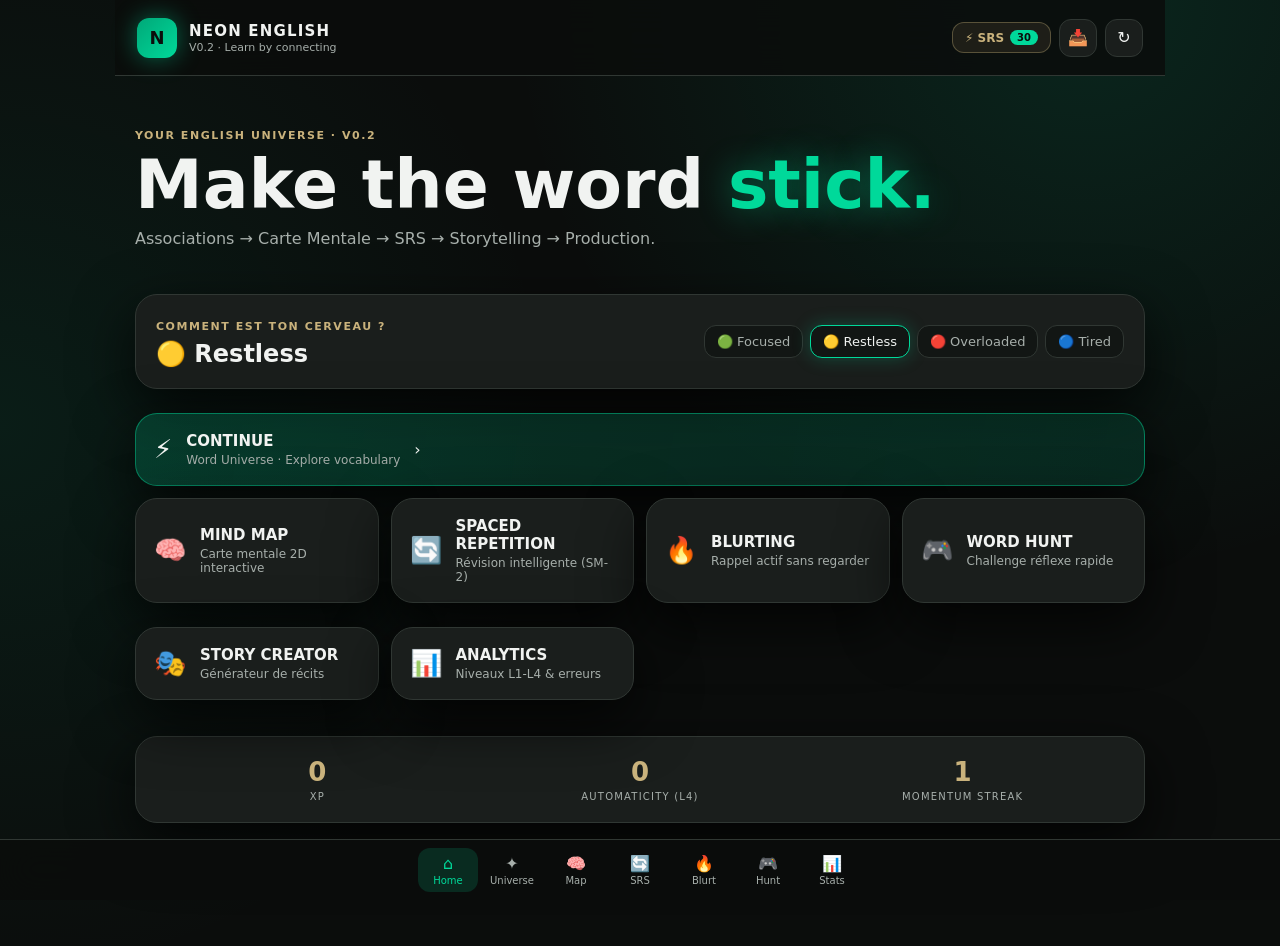
==== index.html @ a623cb7c "NEON ENGLISH V0.2 - Full iOS PWA & Emerald Carbon Edition" ====
<!doctype html>
<html lang="fr">
<head>
  <meta charset="utf-8">
  <meta name="viewport" content="width=device-width, initial-scale=1.0, maximum-scale=1.0, user-scalable=no, viewport-fit=cover">
  <meta name="theme-color" content="#0B0D0C">
  <meta name="description" content="NEON ENGLISH V0.2 — Apprentissage de l'anglais par associations, carte mentale interactive, répétition espacée SRS et rappel actif.">
  
  <!-- iOS Safari PWA Meta Tags -->
  <meta name="apple-mobile-web-app-capable" content="yes">
  <meta name="apple-mobile-web-app-status-bar-style" content="black-translucent">
  <meta name="apple-mobile-web-app-title" content="NEON ENGLISH">
  <link rel="apple-touch-icon" sizes="180x180" href="icons/apple-touch-icon.png">
  
  <!-- Web App Manifest -->
  <link rel="manifest" href="manifest.webmanifest">
  <link rel="stylesheet" href="styles.css">
  <title>NEON ENGLISH V0.2</title>
</head>
<body>
  <div class="app-shell">
    <header class="topbar">
      <div class="brand">
        <span class="brand-mark">N</span>
        <div><b>NEON ENGLISH</b><small>V0.2 · Learn by connecting</small></div>
      </div>
      <div class="topbar-actions">
        <button id="srsDueBtn" class="neon-pill-btn" data-screen="srs-screen">⚡ SRS <span id="srsDueBadge" class="badge">0</span></button>
        <button id="openImportBtn" class="icon-btn" title="Importer/Exporter du vocabulaire">📥</button>
        <button id="installBtn" class="ghost hidden">＋ Installer</button>
        <button id="resetBtn" class="icon-btn" title="Réinitialiser la progression">↻</button>
      </div>
    </header>

    <main>
      <!-- HOME SCREEN -->
      <section id="home" class="screen active">
        <div class="hero">
          <div class="eyebrow">YOUR ENGLISH UNIVERSE · V0.2</div>
          <h1>Make the word <span>stick.</span></h1>
          <p>Associations → Carte Mentale → SRS → Storytelling → Production.</p>
        </div>

        <div class="brain-card">
          <div>
            <span class="label">COMMENT EST TON CERVEAU ?</span>
            <h2 id="modeTitle">🟡 Restless</h2>
          </div>
          <div class="modes">
            <button data-mode="focused">🟢 Focused</button>
            <button data-mode="restless" class="selected">🟡 Restless</button>
            <button data-mode="overloaded">🔴 Overloaded</button>
            <button data-mode="tired">🔵 Tired</button>
          </div>
        </div>

        <div class="main-actions">
          <button class="action-card primary" data-screen="universe">
            <span class="action-icon">⚡</span>
            <span><b>CONTINUE</b><small>Word Universe · Explore vocabulary</small></span>
            <span>›</span>
          </button>

          <div class="grid-actions">
            <button class="action-card" data-screen="mindmap-screen">
              <span class="action-icon">🧠</span>
              <span><b>MIND MAP</b><small>Carte mentale 2D interactive</small></span>
            </button>
            <button class="action-card" data-screen="srs-screen">
              <span class="action-icon">🔄</span>
              <span><b>SPACED REPETITION</b><small>Révision intelligente (SM-2)</small></span>
            </button>
            <button class="action-card" data-screen="blurting">
              <span class="action-icon">🔥</span>
              <span><b>BLURTING</b><small>Rappel actif sans regarder</small></span>
            </button>
            <button class="action-card" data-screen="hunt">
              <span class="action-icon">🎮</span>
              <span><b>WORD HUNT</b><small>Challenge réflexe rapide</small></span>
            </button>
            <button class="action-card" data-screen="story-screen">
              <span class="action-icon">🎭</span>
              <span><b>STORY CREATOR</b><small>Générateur de récits</small></span>
            </button>
            <button class="action-card" data-screen="analytics-screen">
              <span class="action-icon">📊</span>
              <span><b>ANALYTICS</b><small>Niveaux L1-L4 & erreurs</small></span>
            </button>
          </div>
        </div>

        <div class="stats">
          <div><strong id="xp">0</strong><small>XP</small></div>
          <div><strong id="mastered">0</strong><small>AUTOMATICITY (L4)</small></div>
          <div><strong id="streak">1</strong><small>MOMENTUM STREAK</small></div>
        </div>
      </section>

      <!-- UNIVERSE SCREEN -->
      <section id="universe" class="screen">
        <div class="section-head">
          <button class="back" data-screen="home">←</button>
          <div>
            <span class="eyebrow">WORD UNIVERSE</span>
            <h2 id="wordTitle">THREAT</h2>
          </div>
          <div class="head-right">
            <span id="wordStageBadge" class="stage-pill">L1 Recognition</span>
            <button id="nextWord" class="neon-mini">NEXT →</button>
          </div>
        </div>

        <div id="wordCard" class="word-card"></div>

        <div class="tabs">
          <button class="tab active" data-tab="memory">🧠 Memory</button>
          <button class="tab" data-tab="links">🔗 Links</button>
          <button class="tab" data-tab="story">🎭 Story</button>
          <button class="tab" data-tab="speak">🗣️ Speak</button>
        </div>
        <div id="tabContent"></div>

        <div class="srs-grade-bar">
          <span class="label">ÉVALUE TA MAÎTRISE (SRS) :</span>
          <div class="grade-btns">
            <button onclick="gradeCurrentWord(1)" class="grade-btn g1">🔴 Again (1d)</button>
            <button onclick="gradeCurrentWord(2)" class="grade-btn g2">🟠 Hard</button>
            <button onclick="gradeCurrentWord(3)" class="grade-btn g3">🟡 Good</button>
            <button onclick="gradeCurrentWord(4)" class="grade-btn g4">🟢 Easy</button>
          </div>
        </div>
      </section>

      <!-- MIND MAP SCREEN -->
      <section id="mindmap-screen" class="screen">
        <div class="section-head">
          <button class="back" data-screen="home">←</button>
          <div>
            <span class="eyebrow">INTERACTIVE NETWORK</span>
            <h2>NEON MIND MAP</h2>
          </div>
          <div class="head-right">
            <select id="mindmapWordSelect" class="neon-select"></select>
            <button id="resetMindmapView" class="neon-mini">🔄 Center</button>
          </div>
        </div>

        <div class="canvas-container">
          <canvas id="mindmapCanvas"></canvas>
          <div id="mindmapInfo" class="mindmap-info-box">
            <span class="muted">Clique ou glisse n'importe quel nœud pour explorer le réseau sémantique.</span>
          </div>
        </div>
      </section>

      <!-- SRS PRACTICE SCREEN -->
      <section id="srs-screen" class="screen">
        <div class="section-head">
          <button class="back" data-screen="home">←</button>
          <div>
            <span class="eyebrow">SPACED REPETITION</span>
            <h2>SRS REVIEW DECK</h2>
          </div>
        </div>

        <div class="srs-card">
          <div id="srsCardInner" class="srs-card-content">
            <!-- Dynamic SRS Flashcard -->
          </div>
        </div>
      </section>

      <!-- BLURTING SCREEN -->
      <section id="blurting" class="screen">
        <div class="section-head">
          <button class="back" data-screen="home">←</button>
          <div>
            <span class="eyebrow">ACTIVE RECALL</span>
            <h2>BLURT</h2>
          </div>
        </div>
        <div class="blurting-card">
          <span class="label">WITHOUT LOOKING</span>
          <h2 id="blurtWord">GET</h2>
          <p>Écris tout ce que tu connais sur ce mot : sens, collocations, synonymes, exemples…</p>
          <div class="timer" id="timer">60</div>
          <textarea id="blurtInput" placeholder="Tape le sens, les collocations ou un exemple ici..."></textarea>
          <div class="row">
            <button id="startBlurt" class="primary-btn">▶ Commencer</button>
            <button id="checkBlurt" class="secondary-btn">✓ Vérifier</button>
          </div>
          <div id="blurtResult" class="result hidden"></div>
        </div>
      </section>

      <!-- WORD HUNT SCREEN -->
      <section id="hunt" class="screen">
        <div class="section-head">
          <button class="back" data-screen="home">←</button>
          <div>
            <span class="eyebrow">MICRO-CHALLENGE</span>
            <h2>WORD HUNT</h2>
          </div>
        </div>
        <div class="hunt-card">
          <div class="hunt-orb">?</div>
          <span class="label">TROUVE LE MOT</span>
          <h2 id="huntQuestion"></h2>
          <div id="huntChoices" class="choices"></div>
          <div id="huntFeedback" class="feedback hidden"></div>
        </div>
      </section>

      <!-- STORY GENERATOR SCREEN -->
      <section id="story-screen" class="screen">
        <div class="section-head">
          <button class="back" data-screen="home">←</button>
          <div>
            <span class="eyebrow">STORYTELLING</span>
            <h2>STORY CREATOR</h2>
          </div>
        </div>
        <div class="story-card">
          <p class="muted">Sélectionne de 1 à 3 mots pour générer un récit contextuel original :</p>
          <div id="storyWordPickers" class="story-pickers"></div>
          <div class="row" style="margin-top:15px">
            <button id="generateStoryBtn" class="primary-btn">✨ Générer l'histoire</button>
            <button id="randomStoryBtn" class="secondary-btn">🎲 Combo Aléatoire</button>
          </div>
          <div id="storyOutput" class="story-output hidden"></div>
        </div>
      </section>

      <!-- ANALYTICS SCREEN -->
      <section id="analytics-screen" class="screen">
        <div class="section-head">
          <button class="back" data-screen="home">←</button>
          <div>
            <span class="eyebrow">PROGRESS & ERRORS</span>
            <h2>ANALYTICS DASHBOARD</h2>
          </div>
        </div>
        <div id="analyticsContent" class="analytics-wrapper"></div>
      </section>
    </main>

    <!-- BOTTOM NAVIGATION -->
    <nav class="bottom-nav">
      <button data-screen="home" class="nav active">⌂<span>Home</span></button>
      <button data-screen="universe" class="nav">✦<span>Universe</span></button>
      <button data-screen="mindmap-screen" class="nav">🧠<span>Map</span></button>
      <button data-screen="srs-screen" class="nav">🔄<span>SRS</span></button>
      <button data-screen="blurting" class="nav">🔥<span>Blurt</span></button>
      <button data-screen="hunt" class="nav">🎮<span>Hunt</span></button>
      <button data-screen="analytics-screen" class="nav">📊<span>Stats</span></button>
    </nav>
  </div>

  <!-- IMPORTER / EXPORTER MODAL -->
  <div id="importerModal" class="modal-overlay hidden">
    <div class="modal-card">
      <div class="modal-head">
        <h3>📥 Import / Export Vocabulaire</h3>
        <button id="closeImportBtn" class="icon-btn">✕</button>
      </div>
      <p class="muted" style="font-size:13px">
        Colle du texte sous forme <code>MOT | Signification | Hook | Synonymes | Collocations</code> ou du JSON :
      </p>
      <textarea id="importInput" placeholder="EXEMPLE:&#10;BENCHMARK | Référence | Marque sur un banc | standard, reference | benchmark index, outperform"></textarea>
      <div class="modal-actions">
        <button id="doImportBtn" class="primary-btn">⚡ Importer dans NEON</button>
        <button id="doExportBtn" class="secondary-btn">📤 Exporter en JSON</button>
      </div>
      <div id="importFeedback" class="feedback hidden"></div>
    </div>
  </div>

  <!-- SCRIPTS -->
  <script src="data/vocabulary.js"></script>
  <script src="srs.js"></script>
  <script src="mindmap.js"></script>
  <script src="story.js"></script>
  <script src="importer.js"></script>
  <script src="analytics.js"></script>
  <script src="app.js"></script>
</body>
</html>
---- styles.css ----
:root {
  /* USER CUSTOM LUXURY EMERALD & CARBON PALETTE */
  --bg: #0B0D0C;               /* Fond principal: Noir carbone */
  --panel: #121614;            /* Fond secondaire: Noir graphite */
  --panel2: #1A1E1C;           /* Surface cabine: Anthracite */
  --emerald-deep: #00A878;     /* Accent principal: Émeraude profond */
  --emerald-neon: #00D99A;     /* Accent lumineux: Émeraude néon */
  --sage-dark: #507C6D;        /* Accent subtil: Vert sauge sombre */
  --text: #F1F3F1;             /* Texte principal: Blanc cassé */
  --muted: #A7AFAB;            /* Texte secondaire: Gris argent */
  --border: #303733;           /* Bordures: Gris graphite */
  --champagne: #C9B27C;        /* Luxe: Champagne */

  --shadow: 0 20px 60px rgba(0, 0, 0, 0.75);

  /* Mapping tokens for system compatibility */
  --orange: #00D99A;
  --pink: #00A878;
  --yellow: #C9B27C;
  --cyan: #00D99A;
  --red: #e64553;
  --green: #00D99A;
  --purple: #507C6D;
}

* { box-sizing: border-box; }

body {
  margin: 0;
  background: radial-gradient(circle at 85% 0%, rgba(0, 217, 154, 0.12), transparent 40%),
              radial-gradient(circle at 0% 45%, rgba(0, 168, 120, 0.10), transparent 40%),
              var(--bg);
  color: var(--text);
  font-family: Inter, ui-sans-serif, system-ui, -apple-system, BlinkMacSystemFont, "Segoe UI", sans-serif;
  min-height: 100vh;
}

button, textarea, select, input { font: inherit; }
button { cursor: pointer; color: inherit; }

.app-shell {
  min-height: 100vh;
  max-width: 1050px;
  margin: auto;
  padding-bottom: 95px;
}

/* TOPBAR */
.topbar {
  height: 76px;
  display: flex;
  align-items: center;
  justify-content: space-between;
  padding: 14px 22px;
  position: sticky;
  top: 0;
  z-index: 50;
  background: rgba(11, 13, 12, 0.88);
  backdrop-filter: blur(18px);
  border-bottom: 1px solid var(--border);
}

.brand {
  display: flex;
  align-items: center;
  gap: 12px;
}

.brand-mark {
  display: grid;
  place-items: center;
  width: 40px;
  height: 40px;
  border-radius: 12px;
  background: linear-gradient(135deg, var(--emerald-deep), var(--emerald-neon));
  box-shadow: 0 0 25px rgba(0, 217, 154, 0.45);
  font-weight: 900;
  font-size: 18px;
  color: #0B0D0C;
}

.brand b { display: block; letter-spacing: 0.08em; font-size: 15px; color: var(--text); }
.brand small { display: block; color: var(--muted); font-size: 11px; margin-top: 1px; }

.topbar-actions {
  display: flex;
  align-items: center;
  gap: 8px;
}

.neon-pill-btn {
  border: 1px solid rgba(201, 178, 124, 0.35);
  background: rgba(201, 178, 124, 0.1);
  color: var(--champagne);
  padding: 7px 12px;
  border-radius: 12px;
  font-weight: 800;
  font-size: 12px;
  display: flex;
  align-items: center;
  gap: 6px;
}

.badge {
  background: var(--emerald-neon);
  color: #0B0D0C;
  font-size: 10px;
  padding: 2px 7px;
  border-radius: 99px;
  font-weight: 900;
}

.icon-btn {
  width: 38px;
  height: 38px;
  border: 1px solid var(--border);
  background: var(--panel2);
  border-radius: 12px;
  display: grid;
  place-items: center;
  color: var(--text);
}

.ghost {
  border: 1px solid var(--border);
  background: rgba(255, 255, 255, 0.04);
  padding: 8px 12px;
  border-radius: 12px;
  color: var(--champagne);
}

/* SCREENS */
.screen { display: none; padding: 28px 20px; }
.screen.active { display: block; }

.hero { padding: 25px 0 15px; }
.eyebrow, .label { font-size: 11px; letter-spacing: 0.14em; color: var(--champagne); font-weight: 800; }
.hero h1 { font-size: clamp(34px, 6.5vw, 68px); line-height: 0.98; margin: 10px 0; color: var(--text); }
.hero h1 span { color: var(--emerald-neon); text-shadow: 0 0 35px rgba(0, 217, 154, 0.45); }
.hero p { color: var(--muted); font-size: 16px; margin-top: 6px; }

/* CARDS */
.brain-card, .action-card, .stats, .word-card, .blurting-card, .hunt-card, .srs-card, .story-card, .analytics-grid, .mastery-section, .weak-section {
  background: var(--panel2);
  border: 1px solid var(--border);
  box-shadow: var(--shadow);
  border-radius: 22px;
}

.brain-card {
  padding: 20px;
  display: flex;
  gap: 20px;
  justify-content: space-between;
  align-items: center;
  margin-top: 15px;
}
.brain-card h2 { margin: 6px 0 0; }
.modes { display: flex; gap: 7px; flex-wrap: wrap; justify-content: flex-end; }
.modes button {
  border: 1px solid var(--border);
  background: var(--panel);
  padding: 8px 12px;
  border-radius: 12px;
  font-size: 13px;
  color: var(--muted);
}
.modes button.selected { border-color: var(--emerald-neon); color: var(--text); box-shadow: 0 0 18px rgba(0, 217, 154, 0.25); }

/* MAIN ACTIONS */
.main-actions { margin: 24px 0; }
.action-card {
  width: 100%;
  display: flex;
  align-items: center;
  gap: 14px;
  text-align: left;
  padding: 18px;
  margin-bottom: 12px;
  transition: transform 0.2s, border-color 0.2s;
  background: var(--panel2);
}
.action-card:hover { transform: translateY(-2px); border-color: var(--emerald-neon); }
.action-card.primary {
  background: linear-gradient(100deg, rgba(0, 168, 120, 0.25), rgba(0, 217, 154, 0.12));
  border-color: rgba(0, 217, 154, 0.45);
}
.action-icon { font-size: 26px; }
.action-card b { display: block; font-size: 15px; color: var(--text); }
.action-card small { display: block; color: var(--muted); margin-top: 3px; font-size: 12px; }

.grid-actions {
  display: grid;
  grid-template-columns: repeat(auto-fit, minmax(220px, 1fr));
  gap: 12px;
}

.stats {
  display: grid;
  grid-template-columns: repeat(3, 1fr);
  padding: 20px;
  text-align: center;
  background: var(--panel2);
}
.stats strong { display: block; font-size: 26px; color: var(--champagne); }
.stats small { color: var(--muted); font-size: 10px; letter-spacing: 0.12em; margin-top: 4px; display: block; }

/* SECTION HEAD */
.section-head {
  display: flex;
  align-items: center;
  gap: 14px;
  margin-bottom: 20px;
  flex-wrap: wrap;
}
.section-head h2 { margin: 2px 0; font-size: 28px; }
.back { background: none; border: 0; font-size: 24px; padding: 0 4px; color: var(--text); }
.head-right { margin-left: auto; display: flex; align-items: center; gap: 8px; }
.neon-mini {
  border: 1px solid rgba(0, 217, 154, 0.4);
  background: rgba(0, 217, 154, 0.12);
  color: var(--emerald-neon);
  font-weight: 800;
  padding: 8px 14px;
  border-radius: 12px;
  font-size: 12px;
}

.stage-pill {
  padding: 5px 10px;
  border-radius: 8px;
  font-size: 11px;
  font-weight: 800;
  letter-spacing: 0.05em;
}
.stage-1 { background: rgba(80, 124, 109, 0.2); color: var(--sage-dark); border: 1px solid rgba(80, 124, 109, 0.4); }
.stage-2 { background: rgba(201, 178, 124, 0.2); color: var(--champagne); border: 1px solid rgba(201, 178, 124, 0.4); }
.stage-3 { background: rgba(0, 168, 120, 0.2); color: var(--emerald-deep); border: 1px solid rgba(0, 168, 120, 0.4); }
.stage-4 { background: rgba(0, 217, 154, 0.2); color: var(--emerald-neon); border: 1px solid rgba(0, 217, 154, 0.4); }

/* WORD UNIVERSE */
.word-card {
  padding: 28px;
  position: relative;
  overflow: hidden;
  background: var(--panel2);
}
.word-card:after {
  content: "";
  position: absolute;
  width: 180px;
  height: 180px;
  right: -60px;
  top: -60px;
  border-radius: 50%;
  background: var(--emerald-neon);
  filter: blur(60px);
  opacity: 0.18;
}
.word-card h1 { font-size: 52px; margin: 8px 0 2px; color: var(--text); }
.meaning { font-size: 21px; color: var(--emerald-neon); font-weight: 700; }
.phonetic { color: var(--sage-dark); margin-top: 8px; font-size: 15px; }
.hook {
  margin-top: 22px;
  padding: 14px;
  border-left: 3px solid var(--emerald-neon);
  background: rgba(0, 217, 154, 0.08);
  border-radius: 10px;
  line-height: 1.5;
}

.tabs { display: flex; gap: 7px; overflow-x: auto; margin: 16px 0 10px; padding-bottom: 4px; }
.tab {
  white-space: nowrap;
  border: 1px solid var(--border);
  background: var(--panel);
  padding: 9px 14px;
  border-radius: 12px;
  font-size: 13px;
  color: var(--muted);
}
.tab.active { background: rgba(0, 217, 154, 0.16); border-color: rgba(0, 217, 154, 0.45); color: var(--text); }

#tabContent {
  background: var(--panel);
  border: 1px solid var(--border);
  border-radius: 18px;
  padding: 20px;
  line-height: 1.65;
}

.pill {
  display: inline-block;
  padding: 6px 10px;
  margin: 4px;
  background: rgba(0, 217, 154, 0.08);
  border: 1px solid rgba(0, 217, 154, 0.2);
  border-radius: 9px;
  font-size: 13px;
  color: var(--text);
}

.example { font-size: 18px; margin: 14px 0; font-style: italic; color: var(--text); }
.translation { color: var(--muted); }

/* SRS GRADE BAR */
.srs-grade-bar {
  margin-top: 20px;
  padding: 16px;
  background: var(--panel);
  border: 1px solid var(--border);
  border-radius: 16px;
}
.grade-btns {
  display: grid;
  grid-template-columns: repeat(4, 1fr);
  gap: 8px;
  margin-top: 10px;
}
.grade-btn {
  padding: 10px 6px;
  border-radius: 12px;
  font-weight: 800;
  font-size: 12px;
  border: 1px solid var(--border);
}
.g1 { background: rgba(230, 69, 83, 0.15); color: var(--red); border-color: rgba(230, 69, 83, 0.3); }
.g2 { background: rgba(80, 124, 109, 0.2); color: var(--sage-dark); border-color: rgba(80, 124, 109, 0.4); }
.g3 { background: rgba(201, 178, 124, 0.2); color: var(--champagne); border-color: rgba(201, 178, 124, 0.4); }
.g4 { background: rgba(0, 217, 154, 0.2); color: var(--emerald-neon); border-color: rgba(0, 217, 154, 0.4); }

/* MIND MAP SCREEN */
.canvas-container {
  position: relative;
  width: 100%;
  height: 540px;
  background: #0B0D0C;
  border: 1px solid var(--border);
  border-radius: 22px;
  overflow: hidden;
}
#mindmapCanvas { width: 100%; height: 100%; display: block; }

.mindmap-info-box {
  position: absolute;
  bottom: 14px;
  left: 14px;
  right: 14px;
  padding: 12px 16px;
  background: rgba(18, 22, 20, 0.92);
  backdrop-filter: blur(14px);
  border: 1px solid var(--border);
  border-radius: 14px;
  pointer-events: none;
}

.neon-select {
  background: var(--panel);
  color: var(--text);
  border: 1px solid var(--border);
  padding: 8px 12px;
  border-radius: 12px;
  font-size: 13px;
}

/* SRS PRACTICE DECK */
.srs-card {
  max-width: 680px;
  margin: 20px auto;
  padding: 32px 24px;
  text-align: center;
  min-height: 380px;
  display: flex;
  flex-direction: column;
  justify-content: center;
}

/* BLURTING & HUNT */
.blurting-card, .hunt-card, .story-card {
  max-width: 720px;
  margin: 20px auto;
  padding: 28px;
}
.timer {
  font-size: 58px;
  text-align: center;
  color: var(--emerald-neon);
  font-weight: 900;
  text-shadow: 0 0 28px rgba(0, 217, 154, 0.4);
  margin: 10px 0;
}
.blurting-card textarea, #importInput {
  width: 100%;
  min-height: 180px;
  background: var(--panel);
  color: var(--text);
  border: 1px solid var(--border);
  border-radius: 16px;
  padding: 16px;
  resize: vertical;
  line-height: 1.5;
}
.row { display: flex; gap: 10px; margin-top: 12px; }

.primary-btn {
  border: 0;
  background: linear-gradient(135deg, var(--emerald-deep), var(--emerald-neon));
  padding: 12px 20px;
  border-radius: 13px;
  font-weight: 900;
  color: #0B0D0C;
}
.secondary-btn {
  border: 1px solid var(--border);
  background: var(--panel);
  padding: 12px 18px;
  border-radius: 13px;
  font-weight: 700;
  color: var(--text);
}

.result, .feedback {
  margin-top: 16px;
  padding: 16px;
  border-radius: 14px;
  background: rgba(0, 217, 154, 0.08);
  border: 1px solid rgba(0, 217, 154, 0.25);
  line-height: 1.6;
}

.hunt-orb {
  width: 85px;
  height: 85px;
  margin: 0 auto 18px;
  border-radius: 50%;
  display: grid;
  place-items: center;
  font-size: 40px;
  font-weight: 900;
  background: radial-gradient(circle, var(--emerald-neon), var(--emerald-deep));
  color: #0B0D0C;
  box-shadow: 0 0 45px rgba(0, 217, 154, 0.45);
}
.hunt-card { text-align: center; }
.choices {
  display: grid;
  grid-template-columns: 1fr 1fr;
  gap: 10px;
  margin-top: 20px;
}
.choices button {
  padding: 16px;
  border: 1px solid var(--border);
  background: var(--panel);
  border-radius: 14px;
  font-size: 15px;
  font-weight: 700;
  color: var(--text);
}
.choices button:hover { border-color: var(--emerald-neon); }

/* STORY GENERATOR */
.story-pickers {
  display: grid;
  grid-template-columns: repeat(auto-fit, minmax(180px, 1fr));
  gap: 10px;
  margin-top: 15px;
}
.story-output {
  margin-top: 20px;
  padding: 20px;
  background: var(--panel);
  border: 1px solid var(--border);
  border-radius: 16px;
  line-height: 1.65;
}
.neon-badge {
  background: rgba(0, 217, 154, 0.15);
  color: var(--emerald-neon);
  border: 1px solid rgba(0, 217, 154, 0.4);
  padding: 2px 8px;
  border-radius: 6px;
  font-weight: 800;
}

/* ANALYTICS */
.analytics-wrapper { display: flex; flex-direction: column; gap: 20px; }
.analytics-grid {
  display: grid;
  grid-template-columns: repeat(auto-fit, minmax(160px, 1fr));
  gap: 12px;
  padding: 18px;
}
.stat-box { text-align: center; }
.stat-box .value { font-size: 32px; font-weight: 900; margin: 4px 0; color: var(--text); }
.stat-box small { color: var(--muted); font-size: 11px; }

.mastery-section, .weak-section { padding: 22px; }
.mastery-section h3, .weak-section h3 { margin-top: 0; }

.mastery-bar-container {
  display: flex;
  height: 18px;
  border-radius: 10px;
  overflow: hidden;
  background: rgba(255, 255, 255, 0.05);
  margin: 16px 0;
}
.mastery-bar { height: 100%; transition: width 0.3s; }
.mastery-bar.stage-1 { background: var(--sage-dark); }
.mastery-bar.stage-2 { background: var(--champagne); }
.mastery-bar.stage-3 { background: var(--emerald-deep); }
.mastery-bar.stage-4 { background: var(--emerald-neon); }

.mastery-legend {
  display: flex;
  gap: 14px;
  flex-wrap: wrap;
  font-size: 12px;
  font-weight: 700;
}

.weak-section .section-row {
  display: flex;
  justify-content: space-between;
  align-items: center;
}
.weak-tags { display: flex; gap: 8px; flex-wrap: wrap; margin-top: 14px; }
.weak-pill {
  padding: 8px 12px;
  background: rgba(230, 69, 83, 0.12);
  border: 1px solid rgba(230, 69, 83, 0.3);
  border-radius: 10px;
  font-size: 13px;
  color: var(--text);
}

/* MODAL */
.modal-overlay {
  position: fixed;
  inset: 0;
  z-index: 100;
  background: rgba(0, 0, 0, 0.82);
  backdrop-filter: blur(10px);
  display: grid;
  place-items: center;
  padding: 20px;
}
.modal-card {
  width: 100%;
  max-width: 600px;
  background: var(--panel2);
  border: 1px solid var(--border);
  border-radius: 22px;
  padding: 24px;
  box-shadow: var(--shadow);
}
.modal-head { display: flex; justify-content: space-between; align-items: center; }
.modal-head h3 { margin: 0; }
.modal-actions { display: flex; gap: 10px; margin-top: 14px; }

/* BOTTOM NAV */
.bottom-nav {
  position: fixed;
  bottom: 0;
  left: 0;
  right: 0;
  z-index: 40;
  display: flex;
  justify-content: center;
  gap: 4px;
  padding: 8px 8px calc(8px + env(safe-area-inset-bottom));
  background: rgba(11, 13, 12, 0.94);
  backdrop-filter: blur(18px);
  border-top: 1px solid var(--border);
}
.nav {
  min-width: 60px;
  border: 0;
  background: transparent;
  color: var(--muted);
  padding: 6px;
  border-radius: 12px;
  font-size: 16px;
}
.nav span { display: block; font-size: 10px; margin-top: 2px; }
.nav.active { color: var(--emerald-neon); background: rgba(0, 217, 154, 0.15); }

.hidden { display: none !important; }

/* RESPONSIVE */
@media (max-width: 650px) {
  .brain-card { display: block; }
  .modes { justify-content: flex-start; margin-top: 14px; }
  .screen { padding: 20px 14px; }
  .word-card h1 { font-size: 40px; }
  .topbar { padding: 12px 14px; }
  .choices { grid-template-columns: 1fr; }
  .grade-btns { grid-template-columns: 1fr 1fr; }
  .canvas-container { height: 420px; }
}
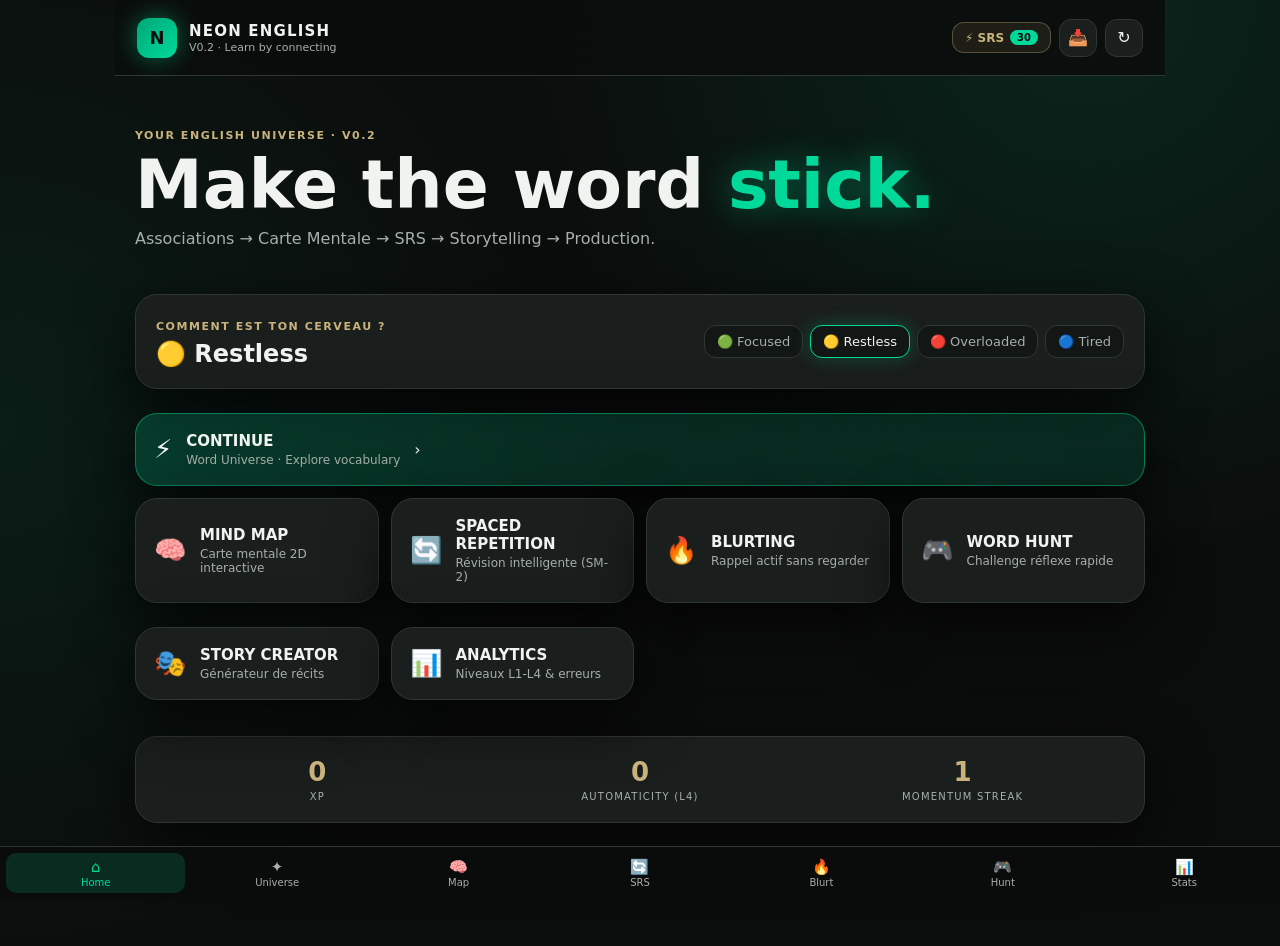
==== commit c33ef8cc: "Fix iPhone bottom navigation overflow and safe-area spacing" ====
--- a/index.html
+++ b/index.html
@@ -5,16 +5,58 @@
   <meta name="viewport" content="width=device-width, initial-scale=1.0, maximum-scale=1.0, user-scalable=no, viewport-fit=cover">
   <meta name="theme-color" content="#0B0D0C">
   <meta name="description" content="NEON ENGLISH V0.2 — Apprentissage de l'anglais par associations, carte mentale interactive, répétition espacée SRS et rappel actif.">
-  
-  <!-- iOS Safari PWA Meta Tags -->
   <meta name="apple-mobile-web-app-capable" content="yes">
   <meta name="apple-mobile-web-app-status-bar-style" content="black-translucent">
   <meta name="apple-mobile-web-app-title" content="NEON ENGLISH">
   <link rel="apple-touch-icon" sizes="180x180" href="icons/apple-touch-icon.png">
-  
-  <!-- Web App Manifest -->
   <link rel="manifest" href="manifest.webmanifest">
   <link rel="stylesheet" href="styles.css">
+  <style>
+    /* Mobile navigation fix: 7 items share the viewport instead of overflowing. */
+    .bottom-nav {
+      left: 0;
+      right: 0;
+      width: 100%;
+      max-width: 100vw;
+      box-sizing: border-box;
+      padding-left: max(6px, env(safe-area-inset-left));
+      padding-right: max(6px, env(safe-area-inset-right));
+      padding-bottom: max(7px, env(safe-area-inset-bottom));
+      overflow: hidden;
+    }
+    .bottom-nav .nav {
+      flex: 1 1 0;
+      width: 0;
+      min-width: 0;
+      max-width: none;
+      box-sizing: border-box;
+      padding-left: 0;
+      padding-right: 0;
+      overflow: hidden;
+    }
+    .bottom-nav .nav span {
+      display: block;
+      width: 100%;
+      max-width: 100%;
+      overflow: hidden;
+      text-overflow: ellipsis;
+      white-space: nowrap;
+      font-size: clamp(8px, 2.4vw, 10px);
+      line-height: 1.15;
+    }
+    .app-shell {
+      padding-bottom: calc(95px + env(safe-area-inset-bottom));
+    }
+    @media (max-width: 390px) {
+      .bottom-nav {
+        padding-left: 3px;
+        padding-right: 3px;
+      }
+      .bottom-nav .nav span {
+        font-size: 8px;
+      }
+    }
+  </style>
   <title>NEON ENGLISH V0.2</title>
 </head>
 <body>
@@ -33,218 +75,53 @@
     </header>
 
     <main>
-      <!-- HOME SCREEN -->
       <section id="home" class="screen active">
         <div class="hero">
           <div class="eyebrow">YOUR ENGLISH UNIVERSE · V0.2</div>
           <h1>Make the word <span>stick.</span></h1>
           <p>Associations → Carte Mentale → SRS → Storytelling → Production.</p>
         </div>
-
         <div class="brain-card">
-          <div>
-            <span class="label">COMMENT EST TON CERVEAU ?</span>
-            <h2 id="modeTitle">🟡 Restless</h2>
-          </div>
+          <div><span class="label">COMMENT EST TON CERVEAU ?</span><h2 id="modeTitle">🟡 Restless</h2></div>
           <div class="modes">
-            <button data-mode="focused">🟢 Focused</button>
-            <button data-mode="restless" class="selected">🟡 Restless</button>
-            <button data-mode="overloaded">🔴 Overloaded</button>
-            <button data-mode="tired">🔵 Tired</button>
+            <button data-mode="focused">🟢 Focused</button><button data-mode="restless" class="selected">🟡 Restless</button><button data-mode="overloaded">🔴 Overloaded</button><button data-mode="tired">🔵 Tired</button>
           </div>
         </div>
-
         <div class="main-actions">
-          <button class="action-card primary" data-screen="universe">
-            <span class="action-icon">⚡</span>
-            <span><b>CONTINUE</b><small>Word Universe · Explore vocabulary</small></span>
-            <span>›</span>
-          </button>
-
+          <button class="action-card primary" data-screen="universe"><span class="action-icon">⚡</span><span><b>CONTINUE</b><small>Word Universe · Explore vocabulary</small></span><span>›</span></button>
           <div class="grid-actions">
-            <button class="action-card" data-screen="mindmap-screen">
-              <span class="action-icon">🧠</span>
-              <span><b>MIND MAP</b><small>Carte mentale 2D interactive</small></span>
-            </button>
-            <button class="action-card" data-screen="srs-screen">
-              <span class="action-icon">🔄</span>
-              <span><b>SPACED REPETITION</b><small>Révision intelligente (SM-2)</small></span>
-            </button>
-            <button class="action-card" data-screen="blurting">
-              <span class="action-icon">🔥</span>
-              <span><b>BLURTING</b><small>Rappel actif sans regarder</small></span>
-            </button>
-            <button class="action-card" data-screen="hunt">
-              <span class="action-icon">🎮</span>
-              <span><b>WORD HUNT</b><small>Challenge réflexe rapide</small></span>
-            </button>
-            <button class="action-card" data-screen="story-screen">
-              <span class="action-icon">🎭</span>
-              <span><b>STORY CREATOR</b><small>Générateur de récits</small></span>
-            </button>
-            <button class="action-card" data-screen="analytics-screen">
-              <span class="action-icon">📊</span>
-              <span><b>ANALYTICS</b><small>Niveaux L1-L4 & erreurs</small></span>
-            </button>
+            <button class="action-card" data-screen="mindmap-screen"><span class="action-icon">🧠</span><span><b>MIND MAP</b><small>Carte mentale 2D interactive</small></span></button>
+            <button class="action-card" data-screen="srs-screen"><span class="action-icon">🔄</span><span><b>SPACED REPETITION</b><small>Révision intelligente (SM-2)</small></span></button>
+            <button class="action-card" data-screen="blurting"><span class="action-icon">🔥</span><span><b>BLURTING</b><small>Rappel actif sans regarder</small></span></button>
+            <button class="action-card" data-screen="hunt"><span class="action-icon">🎮</span><span><b>WORD HUNT</b><small>Challenge réflexe rapide</small></span></button>
+            <button class="action-card" data-screen="story-screen"><span class="action-icon">🎭</span><span><b>STORY CREATOR</b><small>Générateur de récits</small></span></button>
+            <button class="action-card" data-screen="analytics-screen"><span class="action-icon">📊</span><span><b>ANALYTICS</b><small>Niveaux L1-L4 & erreurs</small></span></button>
           </div>
         </div>
-
-        <div class="stats">
-          <div><strong id="xp">0</strong><small>XP</small></div>
-          <div><strong id="mastered">0</strong><small>AUTOMATICITY (L4)</small></div>
-          <div><strong id="streak">1</strong><small>MOMENTUM STREAK</small></div>
-        </div>
+        <div class="stats"><div><strong id="xp">0</strong><small>XP</small></div><div><strong id="mastered">0</strong><small>AUTOMATICITY (L4)</small></div><div><strong id="streak">1</strong><small>MOMENTUM STREAK</small></div></div>
       </section>
 
-      <!-- UNIVERSE SCREEN -->
       <section id="universe" class="screen">
-        <div class="section-head">
-          <button class="back" data-screen="home">←</button>
-          <div>
-            <span class="eyebrow">WORD UNIVERSE</span>
-            <h2 id="wordTitle">THREAT</h2>
-          </div>
-          <div class="head-right">
-            <span id="wordStageBadge" class="stage-pill">L1 Recognition</span>
-            <button id="nextWord" class="neon-mini">NEXT →</button>
-          </div>
-        </div>
-
+        <div class="section-head"><button class="back" data-screen="home">←</button><div><span class="eyebrow">WORD UNIVERSE</span><h2 id="wordTitle">THREAT</h2></div><div class="head-right"><span id="wordStageBadge" class="stage-pill">L1 Recognition</span><button id="nextWord" class="neon-mini">NEXT →</button></div></div>
         <div id="wordCard" class="word-card"></div>
-
-        <div class="tabs">
-          <button class="tab active" data-tab="memory">🧠 Memory</button>
-          <button class="tab" data-tab="links">🔗 Links</button>
-          <button class="tab" data-tab="story">🎭 Story</button>
-          <button class="tab" data-tab="speak">🗣️ Speak</button>
-        </div>
+        <div class="tabs"><button class="tab active" data-tab="memory">🧠 Memory</button><button class="tab" data-tab="links">🔗 Links</button><button class="tab" data-tab="story">🎭 Story</button><button class="tab" data-tab="speak">🗣️ Speak</button></div>
         <div id="tabContent"></div>
-
-        <div class="srs-grade-bar">
-          <span class="label">ÉVALUE TA MAÎTRISE (SRS) :</span>
-          <div class="grade-btns">
-            <button onclick="gradeCurrentWord(1)" class="grade-btn g1">🔴 Again (1d)</button>
-            <button onclick="gradeCurrentWord(2)" class="grade-btn g2">🟠 Hard</button>
-            <button onclick="gradeCurrentWord(3)" class="grade-btn g3">🟡 Good</button>
-            <button onclick="gradeCurrentWord(4)" class="grade-btn g4">🟢 Easy</button>
-          </div>
-        </div>
+        <div class="srs-grade-bar"><span class="label">ÉVALUE TA MAÎTRISE (SRS) :</span><div class="grade-btns"><button onclick="gradeCurrentWord(1)" class="grade-btn g1">🔴 Again (1d)</button><button onclick="gradeCurrentWord(2)" class="grade-btn g2">🟠 Hard</button><button onclick="gradeCurrentWord(3)" class="grade-btn g3">🟡 Good</button><button onclick="gradeCurrentWord(4)" class="grade-btn g4">🟢 Easy</button></div></div>
       </section>
 
-      <!-- MIND MAP SCREEN -->
-      <section id="mindmap-screen" class="screen">
-        <div class="section-head">
-          <button class="back" data-screen="home">←</button>
-          <div>
-            <span class="eyebrow">INTERACTIVE NETWORK</span>
-            <h2>NEON MIND MAP</h2>
-          </div>
-          <div class="head-right">
-            <select id="mindmapWordSelect" class="neon-select"></select>
-            <button id="resetMindmapView" class="neon-mini">🔄 Center</button>
-          </div>
-        </div>
+      <section id="mindmap-screen" class="screen"><div class="section-head"><button class="back" data-screen="home">←</button><div><span class="eyebrow">INTERACTIVE NETWORK</span><h2>NEON MIND MAP</h2></div><div class="head-right"><select id="mindmapWordSelect" class="neon-select"></select><button id="resetMindmapView" class="neon-mini">🔄 Center</button></div></div><div class="canvas-container"><canvas id="mindmapCanvas"></canvas><div id="mindmapInfo" class="mindmap-info-box"><span class="muted">Clique ou glisse n'importe quel nœud pour explorer le réseau sémantique.</span></div></div></section>
 
-        <div class="canvas-container">
-          <canvas id="mindmapCanvas"></canvas>
-          <div id="mindmapInfo" class="mindmap-info-box">
-            <span class="muted">Clique ou glisse n'importe quel nœud pour explorer le réseau sémantique.</span>
-          </div>
-        </div>
-      </section>
+      <section id="srs-screen" class="screen"><div class="section-head"><button class="back" data-screen="home">←</button><div><span class="eyebrow">SPACED REPETITION</span><h2>SRS REVIEW DECK</h2></div></div><div class="srs-card"><div id="srsCardInner" class="srs-card-content"></div></div></section>
 
-      <!-- SRS PRACTICE SCREEN -->
-      <section id="srs-screen" class="screen">
-        <div class="section-head">
-          <button class="back" data-screen="home">←</button>
-          <div>
-            <span class="eyebrow">SPACED REPETITION</span>
-            <h2>SRS REVIEW DECK</h2>
-          </div>
-        </div>
+      <section id="blurting" class="screen"><div class="section-head"><button class="back" data-screen="home">←</button><div><span class="eyebrow">ACTIVE RECALL</span><h2>BLURT</h2></div></div><div class="blurting-card"><span class="label">WITHOUT LOOKING</span><h2 id="blurtWord">GET</h2><p>Écris tout ce que tu connais sur ce mot : sens, collocations, synonymes, exemples…</p><div class="timer" id="timer">60</div><textarea id="blurtInput" placeholder="Tape le sens, les collocations ou un exemple ici..."></textarea><div class="row"><button id="startBlurt" class="primary-btn">▶ Commencer</button><button id="checkBlurt" class="secondary-btn">✓ Vérifier</button></div><div id="blurtResult" class="result hidden"></div></div></section>
 
-        <div class="srs-card">
-          <div id="srsCardInner" class="srs-card-content">
-            <!-- Dynamic SRS Flashcard -->
-          </div>
-        </div>
-      </section>
+      <section id="hunt" class="screen"><div class="section-head"><button class="back" data-screen="home">←</button><div><span class="eyebrow">MICRO-CHALLENGE</span><h2>WORD HUNT</h2></div></div><div class="hunt-card"><div class="hunt-orb">?</div><span class="label">TROUVE LE MOT</span><h2 id="huntQuestion"></h2><div id="huntChoices" class="choices"></div><div id="huntFeedback" class="feedback hidden"></div></div></section>
 
-      <!-- BLURTING SCREEN -->
-      <section id="blurting" class="screen">
-        <div class="section-head">
-          <button class="back" data-screen="home">←</button>
-          <div>
-            <span class="eyebrow">ACTIVE RECALL</span>
-            <h2>BLURT</h2>
-          </div>
-        </div>
-        <div class="blurting-card">
-          <span class="label">WITHOUT LOOKING</span>
-          <h2 id="blurtWord">GET</h2>
-          <p>Écris tout ce que tu connais sur ce mot : sens, collocations, synonymes, exemples…</p>
-          <div class="timer" id="timer">60</div>
-          <textarea id="blurtInput" placeholder="Tape le sens, les collocations ou un exemple ici..."></textarea>
-          <div class="row">
-            <button id="startBlurt" class="primary-btn">▶ Commencer</button>
-            <button id="checkBlurt" class="secondary-btn">✓ Vérifier</button>
-          </div>
-          <div id="blurtResult" class="result hidden"></div>
-        </div>
-      </section>
+      <section id="story-screen" class="screen"><div class="section-head"><button class="back" data-screen="home">←</button><div><span class="eyebrow">STORYTELLING</span><h2>STORY CREATOR</h2></div></div><div class="story-card"><p class="muted">Sélectionne de 1 à 3 mots pour générer un récit contextuel original :</p><div id="storyWordPickers" class="story-pickers"></div><div class="row" style="margin-top:15px"><button id="generateStoryBtn" class="primary-btn">✨ Générer l'histoire</button><button id="randomStoryBtn" class="secondary-btn">🎲 Combo Aléatoire</button></div><div id="storyOutput" class="story-output hidden"></div></div></section>
 
-      <!-- WORD HUNT SCREEN -->
-      <section id="hunt" class="screen">
-        <div class="section-head">
-          <button class="back" data-screen="home">←</button>
-          <div>
-            <span class="eyebrow">MICRO-CHALLENGE</span>
-            <h2>WORD HUNT</h2>
-          </div>
-        </div>
-        <div class="hunt-card">
-          <div class="hunt-orb">?</div>
-          <span class="label">TROUVE LE MOT</span>
-          <h2 id="huntQuestion"></h2>
-          <div id="huntChoices" class="choices"></div>
-          <div id="huntFeedback" class="feedback hidden"></div>
-        </div>
-      </section>
-
-      <!-- STORY GENERATOR SCREEN -->
-      <section id="story-screen" class="screen">
-        <div class="section-head">
-          <button class="back" data-screen="home">←</button>
-          <div>
-            <span class="eyebrow">STORYTELLING</span>
-            <h2>STORY CREATOR</h2>
-          </div>
-        </div>
-        <div class="story-card">
-          <p class="muted">Sélectionne de 1 à 3 mots pour générer un récit contextuel original :</p>
-          <div id="storyWordPickers" class="story-pickers"></div>
-          <div class="row" style="margin-top:15px">
-            <button id="generateStoryBtn" class="primary-btn">✨ Générer l'histoire</button>
-            <button id="randomStoryBtn" class="secondary-btn">🎲 Combo Aléatoire</button>
-          </div>
-          <div id="storyOutput" class="story-output hidden"></div>
-        </div>
-      </section>
-
-      <!-- ANALYTICS SCREEN -->
-      <section id="analytics-screen" class="screen">
-        <div class="section-head">
-          <button class="back" data-screen="home">←</button>
-          <div>
-            <span class="eyebrow">PROGRESS & ERRORS</span>
-            <h2>ANALYTICS DASHBOARD</h2>
-          </div>
-        </div>
-        <div id="analyticsContent" class="analytics-wrapper"></div>
-      </section>
+      <section id="analytics-screen" class="screen"><div class="section-head"><button class="back" data-screen="home">←</button><div><span class="eyebrow">PROGRESS & ERRORS</span><h2>ANALYTICS DASHBOARD</h2></div></div><div id="analyticsContent" class="analytics-wrapper"></div></section>
     </main>
 
-    <!-- BOTTOM NAVIGATION -->
     <nav class="bottom-nav">
       <button data-screen="home" class="nav active">⌂<span>Home</span></button>
       <button data-screen="universe" class="nav">✦<span>Universe</span></button>
@@ -256,26 +133,8 @@
     </nav>
   </div>
 
-  <!-- IMPORTER / EXPORTER MODAL -->
-  <div id="importerModal" class="modal-overlay hidden">
-    <div class="modal-card">
-      <div class="modal-head">
-        <h3>📥 Import / Export Vocabulaire</h3>
-        <button id="closeImportBtn" class="icon-btn">✕</button>
-      </div>
-      <p class="muted" style="font-size:13px">
-        Colle du texte sous forme <code>MOT | Signification | Hook | Synonymes | Collocations</code> ou du JSON :
-      </p>
-      <textarea id="importInput" placeholder="EXEMPLE:&#10;BENCHMARK | Référence | Marque sur un banc | standard, reference | benchmark index, outperform"></textarea>
-      <div class="modal-actions">
-        <button id="doImportBtn" class="primary-btn">⚡ Importer dans NEON</button>
-        <button id="doExportBtn" class="secondary-btn">📤 Exporter en JSON</button>
-      </div>
-      <div id="importFeedback" class="feedback hidden"></div>
-    </div>
-  </div>
+  <div id="importerModal" class="modal-overlay hidden"><div class="modal-card"><div class="modal-head"><h3>📥 Import / Export Vocabulaire</h3><button id="closeImportBtn" class="icon-btn">✕</button></div><p class="muted" style="font-size:13px">Colle du texte sous forme <code>MOT | Signification | Hook | Synonymes | Collocations</code> ou du JSON :</p><textarea id="importInput" placeholder="EXEMPLE:&#10;BENCHMARK | Référence | Marque sur un banc | standard, reference | benchmark index, outperform"></textarea><div class="modal-actions"><button id="doImportBtn" class="primary-btn">⚡ Importer dans NEON</button><button id="doExportBtn" class="secondary-btn">📤 Exporter en JSON</button></div><div id="importFeedback" class="feedback hidden"></div></div></div>
 
-  <!-- SCRIPTS -->
   <script src="data/vocabulary.js"></script>
   <script src="srs.js"></script>
   <script src="mindmap.js"></script>
--- a/styles.css
+++ b/styles.css
@@ -567,23 +567,32 @@
   right: 0;
   z-index: 40;
   display: flex;
-  justify-content: center;
-  gap: 4px;
-  padding: 8px 8px calc(8px + env(safe-area-inset-bottom));
-  background: rgba(11, 13, 12, 0.94);
+  justify-content: space-around;
+  align-items: center;
+  gap: 2px;
+  padding: 6px 4px calc(6px + env(safe-area-inset-bottom));
+  background: rgba(11, 13, 12, 0.95);
   backdrop-filter: blur(18px);
   border-top: 1px solid var(--border);
-}
+  overflow-x: auto;
+  -webkit-overflow-scrolling: touch;
+  scrollbar-width: none;
+}
+.bottom-nav::-webkit-scrollbar { display: none; }
+
 .nav {
-  min-width: 60px;
+  flex: 1 1 0px;
+  min-width: 46px;
+  max-width: 75px;
   border: 0;
   background: transparent;
   color: var(--muted);
-  padding: 6px;
-  border-radius: 12px;
-  font-size: 16px;
-}
-.nav span { display: block; font-size: 10px; margin-top: 2px; }
+  padding: 5px 2px;
+  border-radius: 10px;
+  font-size: 15px;
+  text-align: center;
+}
+.nav span { display: block; font-size: 9.5px; margin-top: 1px; white-space: nowrap; }
 .nav.active { color: var(--emerald-neon); background: rgba(0, 217, 154, 0.15); }
 
 .hidden { display: none !important; }
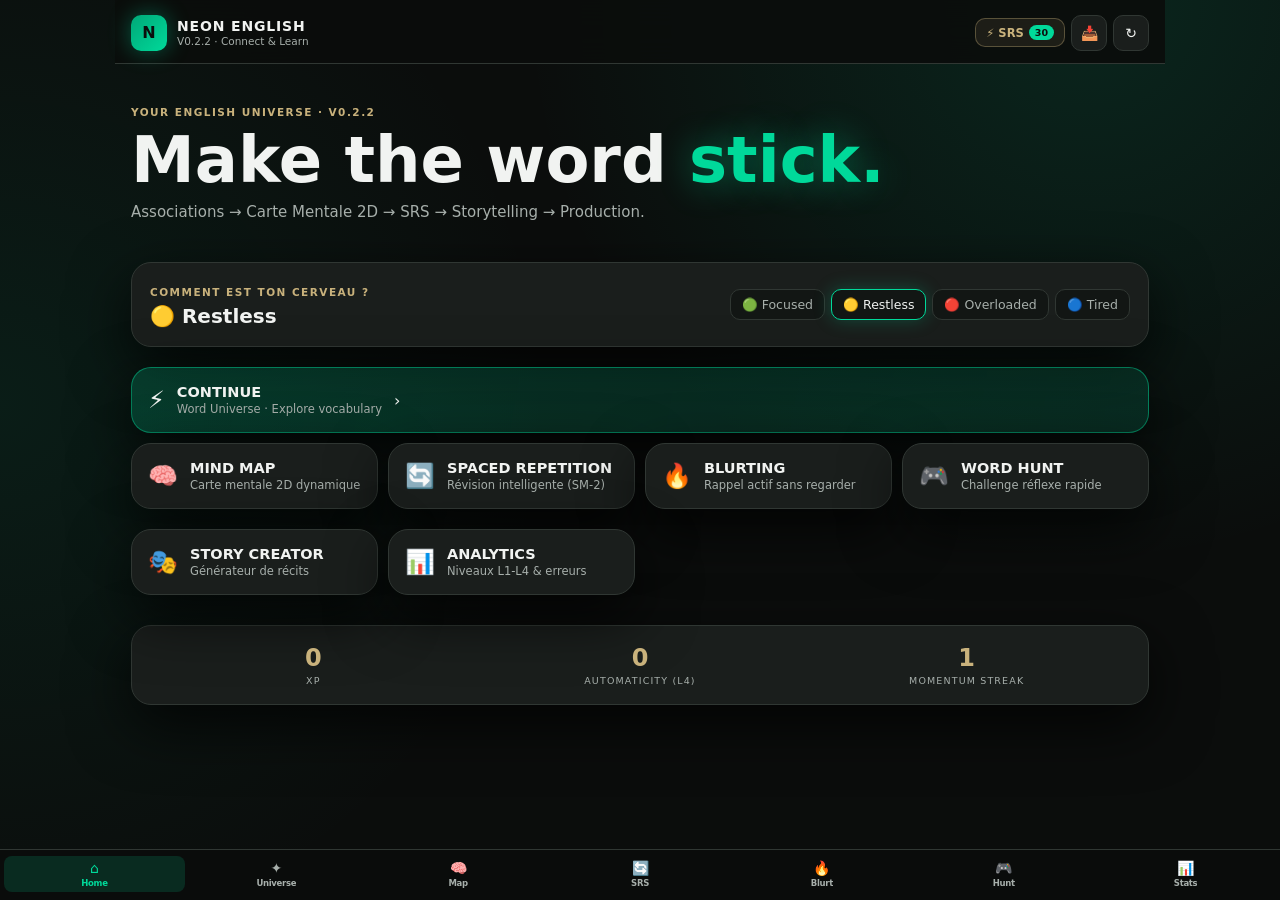
==== commit 40d51e4f: "NEON ENGLISH v0.2.2: Upgrade to dynamic interactive 2D Canvas Mind Map with zoom, drag, particles an" ====
--- a/index.html
+++ b/index.html
@@ -4,67 +4,25 @@
   <meta charset="utf-8">
   <meta name="viewport" content="width=device-width, initial-scale=1.0, maximum-scale=1.0, user-scalable=no, viewport-fit=cover">
   <meta name="theme-color" content="#0B0D0C">
-  <meta name="description" content="NEON ENGLISH V0.2 — Apprentissage de l'anglais par associations, carte mentale interactive, répétition espacée SRS et rappel actif.">
+  <meta name="description" content="NEON ENGLISH V0.2.2 — Apprentissage de l'anglais par associations, carte mentale interactive 2D Canvas dynamique, répétition espacée SRS et rappel actif.">
+  
+  <!-- iOS Safari PWA Meta Tags -->
   <meta name="apple-mobile-web-app-capable" content="yes">
   <meta name="apple-mobile-web-app-status-bar-style" content="black-translucent">
   <meta name="apple-mobile-web-app-title" content="NEON ENGLISH">
-  <link rel="apple-touch-icon" sizes="180x180" href="icons/apple-touch-icon.png">
-  <link rel="manifest" href="manifest.webmanifest">
-  <link rel="stylesheet" href="styles.css">
-  <style>
-    /* Mobile navigation fix: 7 items share the viewport instead of overflowing. */
-    .bottom-nav {
-      left: 0;
-      right: 0;
-      width: 100%;
-      max-width: 100vw;
-      box-sizing: border-box;
-      padding-left: max(6px, env(safe-area-inset-left));
-      padding-right: max(6px, env(safe-area-inset-right));
-      padding-bottom: max(7px, env(safe-area-inset-bottom));
-      overflow: hidden;
-    }
-    .bottom-nav .nav {
-      flex: 1 1 0;
-      width: 0;
-      min-width: 0;
-      max-width: none;
-      box-sizing: border-box;
-      padding-left: 0;
-      padding-right: 0;
-      overflow: hidden;
-    }
-    .bottom-nav .nav span {
-      display: block;
-      width: 100%;
-      max-width: 100%;
-      overflow: hidden;
-      text-overflow: ellipsis;
-      white-space: nowrap;
-      font-size: clamp(8px, 2.4vw, 10px);
-      line-height: 1.15;
-    }
-    .app-shell {
-      padding-bottom: calc(95px + env(safe-area-inset-bottom));
-    }
-    @media (max-width: 390px) {
-      .bottom-nav {
-        padding-left: 3px;
-        padding-right: 3px;
-      }
-      .bottom-nav .nav span {
-        font-size: 8px;
-      }
-    }
-  </style>
-  <title>NEON ENGLISH V0.2</title>
+  <link rel="apple-touch-icon" sizes="180x180" href="icons/apple-touch-icon.png?v=0.2.2">
+  
+  <!-- Web App Manifest -->
+  <link rel="manifest" href="manifest.webmanifest?v=0.2.2">
+  <link rel="stylesheet" href="styles.css?v=0.2.2">
+  <title>NEON ENGLISH V0.2.2</title>
 </head>
 <body>
   <div class="app-shell">
     <header class="topbar">
       <div class="brand">
         <span class="brand-mark">N</span>
-        <div><b>NEON ENGLISH</b><small>V0.2 · Learn by connecting</small></div>
+        <div><b>NEON ENGLISH</b><small>V0.2.2 · Connect & Learn</small></div>
       </div>
       <div class="topbar-actions">
         <button id="srsDueBtn" class="neon-pill-btn" data-screen="srs-screen">⚡ SRS <span id="srsDueBadge" class="badge">0</span></button>
@@ -75,53 +33,218 @@
     </header>
 
     <main>
+      <!-- HOME SCREEN -->
       <section id="home" class="screen active">
         <div class="hero">
-          <div class="eyebrow">YOUR ENGLISH UNIVERSE · V0.2</div>
+          <div class="eyebrow">YOUR ENGLISH UNIVERSE · V0.2.2</div>
           <h1>Make the word <span>stick.</span></h1>
-          <p>Associations → Carte Mentale → SRS → Storytelling → Production.</p>
-        </div>
+          <p>Associations → Carte Mentale 2D → SRS → Storytelling → Production.</p>
+        </div>
+
         <div class="brain-card">
-          <div><span class="label">COMMENT EST TON CERVEAU ?</span><h2 id="modeTitle">🟡 Restless</h2></div>
+          <div>
+            <span class="label">COMMENT EST TON CERVEAU ?</span>
+            <h2 id="modeTitle">🟡 Restless</h2>
+          </div>
           <div class="modes">
-            <button data-mode="focused">🟢 Focused</button><button data-mode="restless" class="selected">🟡 Restless</button><button data-mode="overloaded">🔴 Overloaded</button><button data-mode="tired">🔵 Tired</button>
-          </div>
-        </div>
+            <button data-mode="focused">🟢 Focused</button>
+            <button data-mode="restless" class="selected">🟡 Restless</button>
+            <button data-mode="overloaded">🔴 Overloaded</button>
+            <button data-mode="tired">🔵 Tired</button>
+          </div>
+        </div>
+
         <div class="main-actions">
-          <button class="action-card primary" data-screen="universe"><span class="action-icon">⚡</span><span><b>CONTINUE</b><small>Word Universe · Explore vocabulary</small></span><span>›</span></button>
+          <button class="action-card primary" data-screen="universe">
+            <span class="action-icon">⚡</span>
+            <span><b>CONTINUE</b><small>Word Universe · Explore vocabulary</small></span>
+            <span>›</span>
+          </button>
+
           <div class="grid-actions">
-            <button class="action-card" data-screen="mindmap-screen"><span class="action-icon">🧠</span><span><b>MIND MAP</b><small>Carte mentale 2D interactive</small></span></button>
-            <button class="action-card" data-screen="srs-screen"><span class="action-icon">🔄</span><span><b>SPACED REPETITION</b><small>Révision intelligente (SM-2)</small></span></button>
-            <button class="action-card" data-screen="blurting"><span class="action-icon">🔥</span><span><b>BLURTING</b><small>Rappel actif sans regarder</small></span></button>
-            <button class="action-card" data-screen="hunt"><span class="action-icon">🎮</span><span><b>WORD HUNT</b><small>Challenge réflexe rapide</small></span></button>
-            <button class="action-card" data-screen="story-screen"><span class="action-icon">🎭</span><span><b>STORY CREATOR</b><small>Générateur de récits</small></span></button>
-            <button class="action-card" data-screen="analytics-screen"><span class="action-icon">📊</span><span><b>ANALYTICS</b><small>Niveaux L1-L4 & erreurs</small></span></button>
-          </div>
-        </div>
-        <div class="stats"><div><strong id="xp">0</strong><small>XP</small></div><div><strong id="mastered">0</strong><small>AUTOMATICITY (L4)</small></div><div><strong id="streak">1</strong><small>MOMENTUM STREAK</small></div></div>
-      </section>
-
+            <button class="action-card" data-screen="mindmap-screen">
+              <span class="action-icon">🧠</span>
+              <span><b>MIND MAP</b><small>Carte mentale 2D dynamique</small></span>
+            </button>
+            <button class="action-card" data-screen="srs-screen">
+              <span class="action-icon">🔄</span>
+              <span><b>SPACED REPETITION</b><small>Révision intelligente (SM-2)</small></span>
+            </button>
+            <button class="action-card" data-screen="blurting">
+              <span class="action-icon">🔥</span>
+              <span><b>BLURTING</b><small>Rappel actif sans regarder</small></span>
+            </button>
+            <button class="action-card" data-screen="hunt">
+              <span class="action-icon">🎮</span>
+              <span><b>WORD HUNT</b><small>Challenge réflexe rapide</small></span>
+            </button>
+            <button class="action-card" data-screen="story-screen">
+              <span class="action-icon">🎭</span>
+              <span><b>STORY CREATOR</b><small>Générateur de récits</small></span>
+            </button>
+            <button class="action-card" data-screen="analytics-screen">
+              <span class="action-icon">📊</span>
+              <span><b>ANALYTICS</b><small>Niveaux L1-L4 & erreurs</small></span>
+            </button>
+          </div>
+        </div>
+
+        <div class="stats">
+          <div><strong id="xp">0</strong><small>XP</small></div>
+          <div><strong id="mastered">0</strong><small>AUTOMATICITY (L4)</small></div>
+          <div><strong id="streak">1</strong><small>MOMENTUM STREAK</small></div>
+        </div>
+      </section>
+
+      <!-- UNIVERSE SCREEN -->
       <section id="universe" class="screen">
-        <div class="section-head"><button class="back" data-screen="home">←</button><div><span class="eyebrow">WORD UNIVERSE</span><h2 id="wordTitle">THREAT</h2></div><div class="head-right"><span id="wordStageBadge" class="stage-pill">L1 Recognition</span><button id="nextWord" class="neon-mini">NEXT →</button></div></div>
+        <div class="section-head">
+          <button class="back" data-screen="home">←</button>
+          <div>
+            <span class="eyebrow">WORD UNIVERSE</span>
+            <h2 id="wordTitle">THREAT</h2>
+          </div>
+          <div class="head-right">
+            <span id="wordStageBadge" class="stage-pill">L1 Recognition</span>
+            <button id="nextWord" class="neon-mini">NEXT →</button>
+          </div>
+        </div>
+
         <div id="wordCard" class="word-card"></div>
-        <div class="tabs"><button class="tab active" data-tab="memory">🧠 Memory</button><button class="tab" data-tab="links">🔗 Links</button><button class="tab" data-tab="story">🎭 Story</button><button class="tab" data-tab="speak">🗣️ Speak</button></div>
+
+        <div class="tabs">
+          <button class="tab active" data-tab="memory">🧠 Memory</button>
+          <button class="tab" data-tab="links">🔗 Links</button>
+          <button class="tab" data-tab="story">🎭 Story</button>
+          <button class="tab" data-tab="speak">🗣️ Speak</button>
+        </div>
         <div id="tabContent"></div>
-        <div class="srs-grade-bar"><span class="label">ÉVALUE TA MAÎTRISE (SRS) :</span><div class="grade-btns"><button onclick="gradeCurrentWord(1)" class="grade-btn g1">🔴 Again (1d)</button><button onclick="gradeCurrentWord(2)" class="grade-btn g2">🟠 Hard</button><button onclick="gradeCurrentWord(3)" class="grade-btn g3">🟡 Good</button><button onclick="gradeCurrentWord(4)" class="grade-btn g4">🟢 Easy</button></div></div>
-      </section>
-
-      <section id="mindmap-screen" class="screen"><div class="section-head"><button class="back" data-screen="home">←</button><div><span class="eyebrow">INTERACTIVE NETWORK</span><h2>NEON MIND MAP</h2></div><div class="head-right"><select id="mindmapWordSelect" class="neon-select"></select><button id="resetMindmapView" class="neon-mini">🔄 Center</button></div></div><div class="canvas-container"><canvas id="mindmapCanvas"></canvas><div id="mindmapInfo" class="mindmap-info-box"><span class="muted">Clique ou glisse n'importe quel nœud pour explorer le réseau sémantique.</span></div></div></section>
-
-      <section id="srs-screen" class="screen"><div class="section-head"><button class="back" data-screen="home">←</button><div><span class="eyebrow">SPACED REPETITION</span><h2>SRS REVIEW DECK</h2></div></div><div class="srs-card"><div id="srsCardInner" class="srs-card-content"></div></div></section>
-
-      <section id="blurting" class="screen"><div class="section-head"><button class="back" data-screen="home">←</button><div><span class="eyebrow">ACTIVE RECALL</span><h2>BLURT</h2></div></div><div class="blurting-card"><span class="label">WITHOUT LOOKING</span><h2 id="blurtWord">GET</h2><p>Écris tout ce que tu connais sur ce mot : sens, collocations, synonymes, exemples…</p><div class="timer" id="timer">60</div><textarea id="blurtInput" placeholder="Tape le sens, les collocations ou un exemple ici..."></textarea><div class="row"><button id="startBlurt" class="primary-btn">▶ Commencer</button><button id="checkBlurt" class="secondary-btn">✓ Vérifier</button></div><div id="blurtResult" class="result hidden"></div></div></section>
-
-      <section id="hunt" class="screen"><div class="section-head"><button class="back" data-screen="home">←</button><div><span class="eyebrow">MICRO-CHALLENGE</span><h2>WORD HUNT</h2></div></div><div class="hunt-card"><div class="hunt-orb">?</div><span class="label">TROUVE LE MOT</span><h2 id="huntQuestion"></h2><div id="huntChoices" class="choices"></div><div id="huntFeedback" class="feedback hidden"></div></div></section>
-
-      <section id="story-screen" class="screen"><div class="section-head"><button class="back" data-screen="home">←</button><div><span class="eyebrow">STORYTELLING</span><h2>STORY CREATOR</h2></div></div><div class="story-card"><p class="muted">Sélectionne de 1 à 3 mots pour générer un récit contextuel original :</p><div id="storyWordPickers" class="story-pickers"></div><div class="row" style="margin-top:15px"><button id="generateStoryBtn" class="primary-btn">✨ Générer l'histoire</button><button id="randomStoryBtn" class="secondary-btn">🎲 Combo Aléatoire</button></div><div id="storyOutput" class="story-output hidden"></div></div></section>
-
-      <section id="analytics-screen" class="screen"><div class="section-head"><button class="back" data-screen="home">←</button><div><span class="eyebrow">PROGRESS & ERRORS</span><h2>ANALYTICS DASHBOARD</h2></div></div><div id="analyticsContent" class="analytics-wrapper"></div></section>
+
+        <div class="srs-grade-bar">
+          <span class="label">ÉVALUE TA MAÎTRISE (SRS) :</span>
+          <div class="grade-btns">
+            <button onclick="gradeCurrentWord(1)" class="grade-btn g1">🔴 Again (1d)</button>
+            <button onclick="gradeCurrentWord(2)" class="grade-btn g2">🟠 Hard</button>
+            <button onclick="gradeCurrentWord(3)" class="grade-btn g3">🟡 Good</button>
+            <button onclick="gradeCurrentWord(4)" class="grade-btn g4">🟢 Easy</button>
+          </div>
+        </div>
+      </section>
+
+      <!-- MIND MAP SCREEN (2D DYNAMIC CANVAS) -->
+      <section id="mindmap-screen" class="screen">
+        <div class="section-head">
+          <button class="back" data-screen="home">←</button>
+          <div>
+            <span class="eyebrow">INTERACTIVE NETWORK</span>
+            <h2>NEON MIND MAP</h2>
+          </div>
+          <div class="head-right">
+            <select id="mindmapWordSelect" class="neon-select"></select>
+            <button id="resetMindmapView" class="neon-mini">🔄 Center</button>
+          </div>
+        </div>
+
+        <div class="canvas-container">
+          <canvas id="mindmapCanvas"></canvas>
+          <div id="mindmapInfo" class="mindmap-info-box">
+            <span class="muted">Touche ou glisse n'importe quel nœud pour explorer le réseau sémantique.</span>
+          </div>
+        </div>
+      </section>
+
+      <!-- SRS PRACTICE SCREEN -->
+      <section id="srs-screen" class="screen">
+        <div class="section-head">
+          <button class="back" data-screen="home">←</button>
+          <div>
+            <span class="eyebrow">SPACED REPETITION</span>
+            <h2>SRS REVIEW DECK</h2>
+          </div>
+        </div>
+
+        <div class="srs-card">
+          <div id="srsCardInner" class="srs-card-content">
+            <!-- Dynamic SRS Flashcard -->
+          </div>
+        </div>
+      </section>
+
+      <!-- BLURTING SCREEN -->
+      <section id="blurting" class="screen">
+        <div class="section-head">
+          <button class="back" data-screen="home">←</button>
+          <div>
+            <span class="eyebrow">ACTIVE RECALL</span>
+            <h2>BLURT</h2>
+          </div>
+        </div>
+        <div class="blurting-card">
+          <span class="label">WITHOUT LOOKING</span>
+          <h2 id="blurtWord">GET</h2>
+          <p>Écris tout ce que tu connais sur ce mot : sens, collocations, synonymes, exemples…</p>
+          <div class="timer" id="timer">60</div>
+          <textarea id="blurtInput" placeholder="Tape le sens, les collocations ou un exemple ici..."></textarea>
+          <div class="row">
+            <button id="startBlurt" class="primary-btn">▶ Commencer</button>
+            <button id="checkBlurt" class="secondary-btn">✓ Vérifier</button>
+          </div>
+          <div id="blurtResult" class="result hidden"></div>
+        </div>
+      </section>
+
+      <!-- WORD HUNT SCREEN -->
+      <section id="hunt" class="screen">
+        <div class="section-head">
+          <button class="back" data-screen="home">←</button>
+          <div>
+            <span class="eyebrow">MICRO-CHALLENGE</span>
+            <h2>WORD HUNT</h2>
+          </div>
+        </div>
+        <div class="hunt-card">
+          <div class="hunt-orb">?</div>
+          <span class="label">TROUVE LE MOT</span>
+          <h2 id="huntQuestion"></h2>
+          <div id="huntChoices" class="choices"></div>
+          <div id="huntFeedback" class="feedback hidden"></div>
+        </div>
+      </section>
+
+      <!-- STORY GENERATOR SCREEN -->
+      <section id="story-screen" class="screen">
+        <div class="section-head">
+          <button class="back" data-screen="home">←</button>
+          <div>
+            <span class="eyebrow">STORYTELLING</span>
+            <h2>STORY CREATOR</h2>
+          </div>
+        </div>
+        <div class="story-card">
+          <p class="muted">Sélectionne de 1 à 3 mots pour générer un récit contextuel original :</p>
+          <div id="storyWordPickers" class="story-pickers"></div>
+          <div class="row" style="margin-top:12px">
+            <button id="generateStoryBtn" class="primary-btn">✨ Générer l'histoire</button>
+            <button id="randomStoryBtn" class="secondary-btn">🎲 Combo Aléatoire</button>
+          </div>
+          <div id="storyOutput" class="story-output hidden"></div>
+        </div>
+      </section>
+
+      <!-- ANALYTICS SCREEN -->
+      <section id="analytics-screen" class="screen">
+        <div class="section-head">
+          <button class="back" data-screen="home">←</button>
+          <div>
+            <span class="eyebrow">PROGRESS & ERRORS</span>
+            <h2>ANALYTICS DASHBOARD</h2>
+          </div>
+        </div>
+        <div id="analyticsContent" class="analytics-wrapper"></div>
+      </section>
     </main>
 
+    <!-- BOTTOM NAVIGATION (7 TABS) -->
     <nav class="bottom-nav">
       <button data-screen="home" class="nav active">⌂<span>Home</span></button>
       <button data-screen="universe" class="nav">✦<span>Universe</span></button>
@@ -133,14 +256,32 @@
     </nav>
   </div>
 
-  <div id="importerModal" class="modal-overlay hidden"><div class="modal-card"><div class="modal-head"><h3>📥 Import / Export Vocabulaire</h3><button id="closeImportBtn" class="icon-btn">✕</button></div><p class="muted" style="font-size:13px">Colle du texte sous forme <code>MOT | Signification | Hook | Synonymes | Collocations</code> ou du JSON :</p><textarea id="importInput" placeholder="EXEMPLE:&#10;BENCHMARK | Référence | Marque sur un banc | standard, reference | benchmark index, outperform"></textarea><div class="modal-actions"><button id="doImportBtn" class="primary-btn">⚡ Importer dans NEON</button><button id="doExportBtn" class="secondary-btn">📤 Exporter en JSON</button></div><div id="importFeedback" class="feedback hidden"></div></div></div>
-
-  <script src="data/vocabulary.js"></script>
-  <script src="srs.js"></script>
-  <script src="mindmap.js"></script>
-  <script src="story.js"></script>
-  <script src="importer.js"></script>
-  <script src="analytics.js"></script>
-  <script src="app.js"></script>
+  <!-- IMPORTER / EXPORTER MODAL -->
+  <div id="importerModal" class="modal-overlay hidden">
+    <div class="modal-card">
+      <div class="modal-head">
+        <h3>📥 Import / Export Vocabulaire</h3>
+        <button id="closeImportBtn" class="icon-btn">✕</button>
+      </div>
+      <p class="muted" style="font-size:13px">
+        Colle du texte sous forme <code>MOT | Signification | Hook | Synonymes | Collocations</code> ou du JSON :
+      </p>
+      <textarea id="importInput" placeholder="EXEMPLE:&#10;BENCHMARK | Référence | Marque sur un banc | standard, reference | benchmark index, outperform"></textarea>
+      <div class="modal-actions">
+        <button id="doImportBtn" class="primary-btn">⚡ Importer dans NEON</button>
+        <button id="doExportBtn" class="secondary-btn">📤 Exporter en JSON</button>
+      </div>
+      <div id="importFeedback" class="feedback hidden"></div>
+    </div>
+  </div>
+
+  <!-- SCRIPTS WITH CACHE BUSTING VERSION -->
+  <script src="data/vocabulary.js?v=0.2.2"></script>
+  <script src="srs.js?v=0.2.2"></script>
+  <script src="mindmap.js?v=0.2.2"></script>
+  <script src="story.js?v=0.2.2"></script>
+  <script src="importer.js?v=0.2.2"></script>
+  <script src="analytics.js?v=0.2.2"></script>
+  <script src="app.js?v=0.2.2"></script>
 </body>
 </html>
--- a/styles.css
+++ b/styles.css
@@ -23,10 +23,19 @@
   --purple: #507C6D;
 }
 
-* { box-sizing: border-box; }
+* {
+  box-sizing: border-box;
+  -webkit-tap-highlight-color: transparent;
+}
+
+html, body {
+  margin: 0;
+  padding: 0;
+  width: 100%;
+  overflow-x: hidden;
+}
 
 body {
-  margin: 0;
   background: radial-gradient(circle at 85% 0%, rgba(0, 217, 154, 0.12), transparent 40%),
               radial-gradient(circle at 0% 45%, rgba(0, 168, 120, 0.10), transparent 40%),
               var(--bg);
@@ -36,147 +45,157 @@
 }
 
 button, textarea, select, input { font: inherit; }
-button { cursor: pointer; color: inherit; }
+button { cursor: pointer; color: inherit; touch-action: manipulation; }
 
 .app-shell {
   min-height: 100vh;
   max-width: 1050px;
   margin: auto;
-  padding-bottom: 95px;
-}
-
-/* TOPBAR */
+  padding-bottom: calc(85px + env(safe-area-inset-bottom, 0px));
+}
+
+/* TOPBAR — FIXED FOR IPHONE NOTCH & DYNAMIC ISLAND */
 .topbar {
-  height: 76px;
+  min-height: calc(64px + env(safe-area-inset-top, 0px));
+  padding-top: max(14px, env(safe-area-inset-top, 0px));
+  padding-bottom: 12px;
+  padding-left: max(16px, env(safe-area-inset-left, 0px));
+  padding-right: max(16px, env(safe-area-inset-right, 0px));
   display: flex;
   align-items: center;
   justify-content: space-between;
-  padding: 14px 22px;
   position: sticky;
   top: 0;
   z-index: 50;
-  background: rgba(11, 13, 12, 0.88);
-  backdrop-filter: blur(18px);
+  background: rgba(11, 13, 12, 0.94);
+  backdrop-filter: blur(20px);
+  -webkit-backdrop-filter: blur(20px);
   border-bottom: 1px solid var(--border);
+  box-sizing: border-box;
 }
 
 .brand {
   display: flex;
   align-items: center;
-  gap: 12px;
+  gap: 10px;
 }
 
 .brand-mark {
   display: grid;
   place-items: center;
-  width: 40px;
-  height: 40px;
-  border-radius: 12px;
+  width: 36px;
+  height: 36px;
+  border-radius: 10px;
   background: linear-gradient(135deg, var(--emerald-deep), var(--emerald-neon));
-  box-shadow: 0 0 25px rgba(0, 217, 154, 0.45);
+  box-shadow: 0 0 22px rgba(0, 217, 154, 0.4);
   font-weight: 900;
-  font-size: 18px;
+  font-size: 16px;
   color: #0B0D0C;
-}
-
-.brand b { display: block; letter-spacing: 0.08em; font-size: 15px; color: var(--text); }
-.brand small { display: block; color: var(--muted); font-size: 11px; margin-top: 1px; }
+  flex-shrink: 0;
+}
+
+.brand b { display: block; letter-spacing: 0.06em; font-size: 14px; color: var(--text); line-height: 1.2; }
+.brand small { display: block; color: var(--muted); font-size: 10.5px; margin-top: 1px; }
 
 .topbar-actions {
   display: flex;
   align-items: center;
-  gap: 8px;
+  gap: 6px;
+  flex-shrink: 0;
 }
 
 .neon-pill-btn {
   border: 1px solid rgba(201, 178, 124, 0.35);
   background: rgba(201, 178, 124, 0.1);
   color: var(--champagne);
-  padding: 7px 12px;
-  border-radius: 12px;
+  padding: 6px 10px;
+  border-radius: 10px;
   font-weight: 800;
-  font-size: 12px;
-  display: flex;
-  align-items: center;
-  gap: 6px;
+  font-size: 11.5px;
+  display: flex;
+  align-items: center;
+  gap: 5px;
+  white-space: nowrap;
 }
 
 .badge {
   background: var(--emerald-neon);
   color: #0B0D0C;
-  font-size: 10px;
-  padding: 2px 7px;
+  font-size: 9.5px;
+  padding: 2px 6px;
   border-radius: 99px;
   font-weight: 900;
 }
 
 .icon-btn {
-  width: 38px;
-  height: 38px;
+  width: 36px;
+  height: 36px;
   border: 1px solid var(--border);
   background: var(--panel2);
-  border-radius: 12px;
+  border-radius: 10px;
   display: grid;
   place-items: center;
   color: var(--text);
+  font-size: 14px;
 }
 
 .ghost {
   border: 1px solid var(--border);
   background: rgba(255, 255, 255, 0.04);
-  padding: 8px 12px;
-  border-radius: 12px;
+  padding: 6px 10px;
+  border-radius: 10px;
   color: var(--champagne);
+  font-size: 12px;
 }
 
 /* SCREENS */
-.screen { display: none; padding: 28px 20px; }
+.screen { display: none; padding: 24px 16px; }
 .screen.active { display: block; }
 
-.hero { padding: 25px 0 15px; }
-.eyebrow, .label { font-size: 11px; letter-spacing: 0.14em; color: var(--champagne); font-weight: 800; }
-.hero h1 { font-size: clamp(34px, 6.5vw, 68px); line-height: 0.98; margin: 10px 0; color: var(--text); }
+.hero { padding: 18px 0 12px; }
+.eyebrow, .label { font-size: 10.5px; letter-spacing: 0.14em; color: var(--champagne); font-weight: 800; }
+.hero h1 { font-size: clamp(32px, 6.5vw, 64px); line-height: 1.02; margin: 10px 0; color: var(--text); }
 .hero h1 span { color: var(--emerald-neon); text-shadow: 0 0 35px rgba(0, 217, 154, 0.45); }
-.hero p { color: var(--muted); font-size: 16px; margin-top: 6px; }
+.hero p { color: var(--muted); font-size: 15px; margin-top: 6px; }
 
 /* CARDS */
 .brain-card, .action-card, .stats, .word-card, .blurting-card, .hunt-card, .srs-card, .story-card, .analytics-grid, .mastery-section, .weak-section {
   background: var(--panel2);
   border: 1px solid var(--border);
   box-shadow: var(--shadow);
-  border-radius: 22px;
+  border-radius: 20px;
 }
 
 .brain-card {
-  padding: 20px;
-  display: flex;
-  gap: 20px;
+  padding: 18px;
+  display: flex;
+  gap: 16px;
   justify-content: space-between;
   align-items: center;
-  margin-top: 15px;
-}
-.brain-card h2 { margin: 6px 0 0; }
-.modes { display: flex; gap: 7px; flex-wrap: wrap; justify-content: flex-end; }
+  margin-top: 14px;
+}
+.brain-card h2 { margin: 4px 0 0; font-size: 20px; }
+.modes { display: flex; gap: 6px; flex-wrap: wrap; justify-content: flex-end; }
 .modes button {
   border: 1px solid var(--border);
   background: var(--panel);
-  padding: 8px 12px;
-  border-radius: 12px;
-  font-size: 13px;
+  padding: 7px 11px;
+  border-radius: 10px;
+  font-size: 12.5px;
   color: var(--muted);
 }
 .modes button.selected { border-color: var(--emerald-neon); color: var(--text); box-shadow: 0 0 18px rgba(0, 217, 154, 0.25); }
 
 /* MAIN ACTIONS */
-.main-actions { margin: 24px 0; }
+.main-actions { margin: 20px 0; }
 .action-card {
   width: 100%;
   display: flex;
   align-items: center;
-  gap: 14px;
+  gap: 12px;
   text-align: left;
-  padding: 18px;
-  margin-bottom: 12px;
+  padding: 16px;
+  margin-bottom: 10px;
   transition: transform 0.2s, border-color 0.2s;
   background: var(--panel2);
 }
@@ -185,53 +204,53 @@
   background: linear-gradient(100deg, rgba(0, 168, 120, 0.25), rgba(0, 217, 154, 0.12));
   border-color: rgba(0, 217, 154, 0.45);
 }
-.action-icon { font-size: 26px; }
-.action-card b { display: block; font-size: 15px; color: var(--text); }
-.action-card small { display: block; color: var(--muted); margin-top: 3px; font-size: 12px; }
+.action-icon { font-size: 24px; flex-shrink: 0; }
+.action-card b { display: block; font-size: 14.5px; color: var(--text); }
+.action-card small { display: block; color: var(--muted); margin-top: 2px; font-size: 11.5px; }
 
 .grid-actions {
   display: grid;
-  grid-template-columns: repeat(auto-fit, minmax(220px, 1fr));
-  gap: 12px;
+  grid-template-columns: repeat(auto-fit, minmax(200px, 1fr));
+  gap: 10px;
 }
 
 .stats {
   display: grid;
   grid-template-columns: repeat(3, 1fr);
-  padding: 20px;
+  padding: 18px;
   text-align: center;
   background: var(--panel2);
 }
-.stats strong { display: block; font-size: 26px; color: var(--champagne); }
-.stats small { color: var(--muted); font-size: 10px; letter-spacing: 0.12em; margin-top: 4px; display: block; }
+.stats strong { display: block; font-size: 24px; color: var(--champagne); }
+.stats small { color: var(--muted); font-size: 9.5px; letter-spacing: 0.12em; margin-top: 3px; display: block; }
 
 /* SECTION HEAD */
 .section-head {
   display: flex;
   align-items: center;
-  gap: 14px;
-  margin-bottom: 20px;
+  gap: 12px;
+  margin-bottom: 18px;
   flex-wrap: wrap;
 }
-.section-head h2 { margin: 2px 0; font-size: 28px; }
-.back { background: none; border: 0; font-size: 24px; padding: 0 4px; color: var(--text); }
+.section-head h2 { margin: 2px 0; font-size: 24px; }
+.back { background: none; border: 0; font-size: 22px; padding: 0 4px; color: var(--text); }
 .head-right { margin-left: auto; display: flex; align-items: center; gap: 8px; }
 .neon-mini {
   border: 1px solid rgba(0, 217, 154, 0.4);
   background: rgba(0, 217, 154, 0.12);
   color: var(--emerald-neon);
   font-weight: 800;
-  padding: 8px 14px;
-  border-radius: 12px;
-  font-size: 12px;
+  padding: 7px 12px;
+  border-radius: 10px;
+  font-size: 11.5px;
 }
 
 .stage-pill {
-  padding: 5px 10px;
+  padding: 4px 8px;
   border-radius: 8px;
-  font-size: 11px;
+  font-size: 10.5px;
   font-weight: 800;
-  letter-spacing: 0.05em;
+  letter-spacing: 0.04em;
 }
 .stage-1 { background: rgba(80, 124, 109, 0.2); color: var(--sage-dark); border: 1px solid rgba(80, 124, 109, 0.4); }
 .stage-2 { background: rgba(201, 178, 124, 0.2); color: var(--champagne); border: 1px solid rgba(201, 178, 124, 0.4); }
@@ -240,7 +259,7 @@
 
 /* WORD UNIVERSE */
 .word-card {
-  padding: 28px;
+  padding: 24px 20px;
   position: relative;
   overflow: hidden;
   background: var(--panel2);
@@ -248,35 +267,36 @@
 .word-card:after {
   content: "";
   position: absolute;
-  width: 180px;
-  height: 180px;
-  right: -60px;
-  top: -60px;
+  width: 160px;
+  height: 160px;
+  right: -50px;
+  top: -50px;
   border-radius: 50%;
   background: var(--emerald-neon);
   filter: blur(60px);
   opacity: 0.18;
 }
-.word-card h1 { font-size: 52px; margin: 8px 0 2px; color: var(--text); }
-.meaning { font-size: 21px; color: var(--emerald-neon); font-weight: 700; }
-.phonetic { color: var(--sage-dark); margin-top: 8px; font-size: 15px; }
+.word-card h1 { font-size: 44px; margin: 6px 0 2px; color: var(--text); word-break: break-word; }
+.meaning { font-size: 19px; color: var(--emerald-neon); font-weight: 700; }
+.phonetic { color: var(--sage-dark); margin-top: 6px; font-size: 14px; }
 .hook {
-  margin-top: 22px;
-  padding: 14px;
+  margin-top: 18px;
+  padding: 12px;
   border-left: 3px solid var(--emerald-neon);
   background: rgba(0, 217, 154, 0.08);
   border-radius: 10px;
   line-height: 1.5;
-}
-
-.tabs { display: flex; gap: 7px; overflow-x: auto; margin: 16px 0 10px; padding-bottom: 4px; }
+  font-size: 14px;
+}
+
+.tabs { display: flex; gap: 6px; overflow-x: auto; margin: 14px 0 10px; padding-bottom: 4px; }
 .tab {
   white-space: nowrap;
   border: 1px solid var(--border);
   background: var(--panel);
-  padding: 9px 14px;
-  border-radius: 12px;
-  font-size: 13px;
+  padding: 8px 12px;
+  border-radius: 10px;
+  font-size: 12.5px;
   color: var(--muted);
 }
 .tab.active { background: rgba(0, 217, 154, 0.16); border-color: rgba(0, 217, 154, 0.45); color: var(--text); }
@@ -284,44 +304,44 @@
 #tabContent {
   background: var(--panel);
   border: 1px solid var(--border);
-  border-radius: 18px;
-  padding: 20px;
-  line-height: 1.65;
+  border-radius: 16px;
+  padding: 18px;
+  line-height: 1.6;
 }
 
 .pill {
   display: inline-block;
-  padding: 6px 10px;
-  margin: 4px;
+  padding: 5px 9px;
+  margin: 3px;
   background: rgba(0, 217, 154, 0.08);
   border: 1px solid rgba(0, 217, 154, 0.2);
-  border-radius: 9px;
-  font-size: 13px;
-  color: var(--text);
-}
-
-.example { font-size: 18px; margin: 14px 0; font-style: italic; color: var(--text); }
-.translation { color: var(--muted); }
+  border-radius: 8px;
+  font-size: 12.5px;
+  color: var(--text);
+}
+
+.example { font-size: 16.5px; margin: 12px 0; font-style: italic; color: var(--text); }
+.translation { color: var(--muted); font-size: 14px; }
 
 /* SRS GRADE BAR */
 .srs-grade-bar {
-  margin-top: 20px;
-  padding: 16px;
-  background: var(--panel);
-  border: 1px solid var(--border);
-  border-radius: 16px;
+  margin-top: 18px;
+  padding: 14px;
+  background: var(--panel);
+  border: 1px solid var(--border);
+  border-radius: 14px;
 }
 .grade-btns {
   display: grid;
   grid-template-columns: repeat(4, 1fr);
-  gap: 8px;
-  margin-top: 10px;
+  gap: 6px;
+  margin-top: 8px;
 }
 .grade-btn {
-  padding: 10px 6px;
-  border-radius: 12px;
+  padding: 9px 4px;
+  border-radius: 10px;
   font-weight: 800;
-  font-size: 12px;
+  font-size: 11px;
   border: 1px solid var(--border);
 }
 .g1 { background: rgba(230, 69, 83, 0.15); color: var(--red); border-color: rgba(230, 69, 83, 0.3); }
@@ -333,24 +353,25 @@
 .canvas-container {
   position: relative;
   width: 100%;
-  height: 540px;
+  height: 520px;
   background: #0B0D0C;
   border: 1px solid var(--border);
-  border-radius: 22px;
+  border-radius: 20px;
   overflow: hidden;
 }
 #mindmapCanvas { width: 100%; height: 100%; display: block; }
 
 .mindmap-info-box {
   position: absolute;
-  bottom: 14px;
-  left: 14px;
-  right: 14px;
-  padding: 12px 16px;
-  background: rgba(18, 22, 20, 0.92);
+  bottom: 12px;
+  left: 12px;
+  right: 12px;
+  padding: 10px 14px;
+  background: rgba(18, 22, 20, 0.94);
   backdrop-filter: blur(14px);
-  border: 1px solid var(--border);
-  border-radius: 14px;
+  -webkit-backdrop-filter: blur(14px);
+  border: 1px solid var(--border);
+  border-radius: 12px;
   pointer-events: none;
 }
 
@@ -358,18 +379,19 @@
   background: var(--panel);
   color: var(--text);
   border: 1px solid var(--border);
-  padding: 8px 12px;
-  border-radius: 12px;
-  font-size: 13px;
+  padding: 7px 10px;
+  border-radius: 10px;
+  font-size: 12.5px;
+  max-width: 150px;
 }
 
 /* SRS PRACTICE DECK */
 .srs-card {
   max-width: 680px;
-  margin: 20px auto;
-  padding: 32px 24px;
+  margin: 16px auto;
+  padding: 28px 18px;
   text-align: center;
-  min-height: 380px;
+  min-height: 360px;
   display: flex;
   flex-direction: column;
   justify-content: center;
@@ -378,82 +400,86 @@
 /* BLURTING & HUNT */
 .blurting-card, .hunt-card, .story-card {
   max-width: 720px;
-  margin: 20px auto;
-  padding: 28px;
+  margin: 16px auto;
+  padding: 22px 18px;
 }
 .timer {
-  font-size: 58px;
+  font-size: 50px;
   text-align: center;
   color: var(--emerald-neon);
   font-weight: 900;
   text-shadow: 0 0 28px rgba(0, 217, 154, 0.4);
-  margin: 10px 0;
+  margin: 8px 0;
 }
 .blurting-card textarea, #importInput {
   width: 100%;
-  min-height: 180px;
-  background: var(--panel);
-  color: var(--text);
-  border: 1px solid var(--border);
-  border-radius: 16px;
-  padding: 16px;
+  min-height: 160px;
+  background: var(--panel);
+  color: var(--text);
+  border: 1px solid var(--border);
+  border-radius: 14px;
+  padding: 14px;
   resize: vertical;
   line-height: 1.5;
-}
-.row { display: flex; gap: 10px; margin-top: 12px; }
+  font-size: 14px;
+}
+.row { display: flex; gap: 8px; margin-top: 10px; }
 
 .primary-btn {
   border: 0;
   background: linear-gradient(135deg, var(--emerald-deep), var(--emerald-neon));
-  padding: 12px 20px;
-  border-radius: 13px;
+  padding: 11px 18px;
+  border-radius: 12px;
   font-weight: 900;
   color: #0B0D0C;
+  font-size: 14px;
 }
 .secondary-btn {
   border: 1px solid var(--border);
   background: var(--panel);
-  padding: 12px 18px;
-  border-radius: 13px;
+  padding: 11px 16px;
+  border-radius: 12px;
   font-weight: 700;
   color: var(--text);
+  font-size: 14px;
 }
 
 .result, .feedback {
-  margin-top: 16px;
-  padding: 16px;
-  border-radius: 14px;
+  margin-top: 14px;
+  padding: 14px;
+  border-radius: 12px;
   background: rgba(0, 217, 154, 0.08);
   border: 1px solid rgba(0, 217, 154, 0.25);
-  line-height: 1.6;
+  line-height: 1.5;
+  font-size: 14px;
 }
 
 .hunt-orb {
-  width: 85px;
-  height: 85px;
-  margin: 0 auto 18px;
+  width: 75px;
+  height: 75px;
+  margin: 0 auto 16px;
   border-radius: 50%;
   display: grid;
   place-items: center;
-  font-size: 40px;
+  font-size: 36px;
   font-weight: 900;
   background: radial-gradient(circle, var(--emerald-neon), var(--emerald-deep));
   color: #0B0D0C;
-  box-shadow: 0 0 45px rgba(0, 217, 154, 0.45);
+  box-shadow: 0 0 40px rgba(0, 217, 154, 0.45);
 }
 .hunt-card { text-align: center; }
 .choices {
   display: grid;
   grid-template-columns: 1fr 1fr;
-  gap: 10px;
-  margin-top: 20px;
+  gap: 8px;
+  margin-top: 18px;
 }
 .choices button {
-  padding: 16px;
-  border: 1px solid var(--border);
-  background: var(--panel);
-  border-radius: 14px;
-  font-size: 15px;
+  padding: 14px;
+  border: 1px solid var(--border);
+  background: var(--panel);
+  border-radius: 12px;
+  font-size: 14.5px;
   font-weight: 700;
   color: var(--text);
 }
@@ -462,49 +488,49 @@
 /* STORY GENERATOR */
 .story-pickers {
   display: grid;
-  grid-template-columns: repeat(auto-fit, minmax(180px, 1fr));
-  gap: 10px;
-  margin-top: 15px;
+  grid-template-columns: repeat(auto-fit, minmax(160px, 1fr));
+  gap: 8px;
+  margin-top: 12px;
 }
 .story-output {
-  margin-top: 20px;
-  padding: 20px;
-  background: var(--panel);
-  border: 1px solid var(--border);
-  border-radius: 16px;
-  line-height: 1.65;
+  margin-top: 18px;
+  padding: 18px;
+  background: var(--panel);
+  border: 1px solid var(--border);
+  border-radius: 14px;
+  line-height: 1.6;
 }
 .neon-badge {
   background: rgba(0, 217, 154, 0.15);
   color: var(--emerald-neon);
   border: 1px solid rgba(0, 217, 154, 0.4);
-  padding: 2px 8px;
+  padding: 2px 7px;
   border-radius: 6px;
   font-weight: 800;
 }
 
 /* ANALYTICS */
-.analytics-wrapper { display: flex; flex-direction: column; gap: 20px; }
+.analytics-wrapper { display: flex; flex-direction: column; gap: 16px; }
 .analytics-grid {
   display: grid;
-  grid-template-columns: repeat(auto-fit, minmax(160px, 1fr));
-  gap: 12px;
-  padding: 18px;
+  grid-template-columns: repeat(auto-fit, minmax(140px, 1fr));
+  gap: 10px;
+  padding: 16px;
 }
 .stat-box { text-align: center; }
-.stat-box .value { font-size: 32px; font-weight: 900; margin: 4px 0; color: var(--text); }
-.stat-box small { color: var(--muted); font-size: 11px; }
-
-.mastery-section, .weak-section { padding: 22px; }
-.mastery-section h3, .weak-section h3 { margin-top: 0; }
+.stat-box .value { font-size: 28px; font-weight: 900; margin: 3px 0; color: var(--text); }
+.stat-box small { color: var(--muted); font-size: 10.5px; }
+
+.mastery-section, .weak-section { padding: 18px; }
+.mastery-section h3, .weak-section h3 { margin-top: 0; font-size: 17px; }
 
 .mastery-bar-container {
   display: flex;
-  height: 18px;
-  border-radius: 10px;
+  height: 16px;
+  border-radius: 8px;
   overflow: hidden;
   background: rgba(255, 255, 255, 0.05);
-  margin: 16px 0;
+  margin: 14px 0;
 }
 .mastery-bar { height: 100%; transition: width 0.3s; }
 .mastery-bar.stage-1 { background: var(--sage-dark); }
@@ -514,9 +540,9 @@
 
 .mastery-legend {
   display: flex;
-  gap: 14px;
+  gap: 10px;
   flex-wrap: wrap;
-  font-size: 12px;
+  font-size: 11px;
   font-weight: 700;
 }
 
@@ -525,13 +551,13 @@
   justify-content: space-between;
   align-items: center;
 }
-.weak-tags { display: flex; gap: 8px; flex-wrap: wrap; margin-top: 14px; }
+.weak-tags { display: flex; gap: 6px; flex-wrap: wrap; margin-top: 12px; }
 .weak-pill {
-  padding: 8px 12px;
+  padding: 6px 10px;
   background: rgba(230, 69, 83, 0.12);
   border: 1px solid rgba(230, 69, 83, 0.3);
-  border-radius: 10px;
-  font-size: 13px;
+  border-radius: 8px;
+  font-size: 12px;
   color: var(--text);
 }
 
@@ -542,69 +568,90 @@
   z-index: 100;
   background: rgba(0, 0, 0, 0.82);
   backdrop-filter: blur(10px);
+  -webkit-backdrop-filter: blur(10px);
   display: grid;
   place-items: center;
-  padding: 20px;
+  padding: 16px;
 }
 .modal-card {
   width: 100%;
-  max-width: 600px;
+  max-width: 550px;
   background: var(--panel2);
   border: 1px solid var(--border);
-  border-radius: 22px;
-  padding: 24px;
+  border-radius: 20px;
+  padding: 20px;
   box-shadow: var(--shadow);
 }
 .modal-head { display: flex; justify-content: space-between; align-items: center; }
-.modal-head h3 { margin: 0; }
-.modal-actions { display: flex; gap: 10px; margin-top: 14px; }
-
-/* BOTTOM NAV */
+.modal-head h3 { margin: 0; font-size: 18px; }
+.modal-actions { display: flex; gap: 8px; margin-top: 12px; }
+
+/* BOTTOM NAV — PERFECT 7-TAB FIT FOR ALL IPHONES */
 .bottom-nav {
   position: fixed;
   bottom: 0;
   left: 0;
   right: 0;
+  width: 100%;
   z-index: 40;
   display: flex;
-  justify-content: space-around;
-  align-items: center;
-  gap: 2px;
-  padding: 6px 4px calc(6px + env(safe-area-inset-bottom));
-  background: rgba(11, 13, 12, 0.95);
-  backdrop-filter: blur(18px);
+  justify-content: space-between;
+  align-items: stretch;
+  gap: 1px;
+  padding: 6px max(4px, env(safe-area-inset-left, 0px)) calc(8px + env(safe-area-inset-bottom, 0px)) max(4px, env(safe-area-inset-right, 0px));
+  background: rgba(11, 13, 12, 0.96);
+  backdrop-filter: blur(20px);
+  -webkit-backdrop-filter: blur(20px);
   border-top: 1px solid var(--border);
-  overflow-x: auto;
-  -webkit-overflow-scrolling: touch;
-  scrollbar-width: none;
-}
-.bottom-nav::-webkit-scrollbar { display: none; }
+  box-sizing: border-box;
+}
 
 .nav {
-  flex: 1 1 0px;
-  min-width: 46px;
-  max-width: 75px;
+  flex: 1 1 0;
+  min-width: 0;
+  width: 0;
   border: 0;
   background: transparent;
   color: var(--muted);
-  padding: 5px 2px;
-  border-radius: 10px;
-  font-size: 15px;
+  padding: 4px 1px;
+  border-radius: 8px;
+  font-size: 14px;
   text-align: center;
-}
-.nav span { display: block; font-size: 9.5px; margin-top: 1px; white-space: nowrap; }
-.nav.active { color: var(--emerald-neon); background: rgba(0, 217, 154, 0.15); }
+  display: flex;
+  flex-direction: column;
+  align-items: center;
+  justify-content: center;
+  overflow: hidden;
+  touch-action: manipulation;
+  -webkit-tap-highlight-color: transparent;
+}
+
+.nav span {
+  display: block;
+  font-size: 8.5px;
+  font-weight: 600;
+  margin-top: 2px;
+  white-space: nowrap;
+  letter-spacing: -0.3px;
+  max-width: 100%;
+  overflow: hidden;
+  text-overflow: clip;
+}
+
+.nav.active {
+  color: var(--emerald-neon);
+  background: rgba(0, 217, 154, 0.15);
+}
 
 .hidden { display: none !important; }
 
-/* RESPONSIVE */
+/* RESPONSIVE BREAKPOINTS */
 @media (max-width: 650px) {
   .brain-card { display: block; }
-  .modes { justify-content: flex-start; margin-top: 14px; }
-  .screen { padding: 20px 14px; }
-  .word-card h1 { font-size: 40px; }
-  .topbar { padding: 12px 14px; }
+  .modes { justify-content: flex-start; margin-top: 12px; }
+  .screen { padding: 18px 12px; }
+  .word-card h1 { font-size: 38px; }
   .choices { grid-template-columns: 1fr; }
   .grade-btns { grid-template-columns: 1fr 1fr; }
-  .canvas-container { height: 420px; }
-}
+  .canvas-container { height: 400px; }
+}
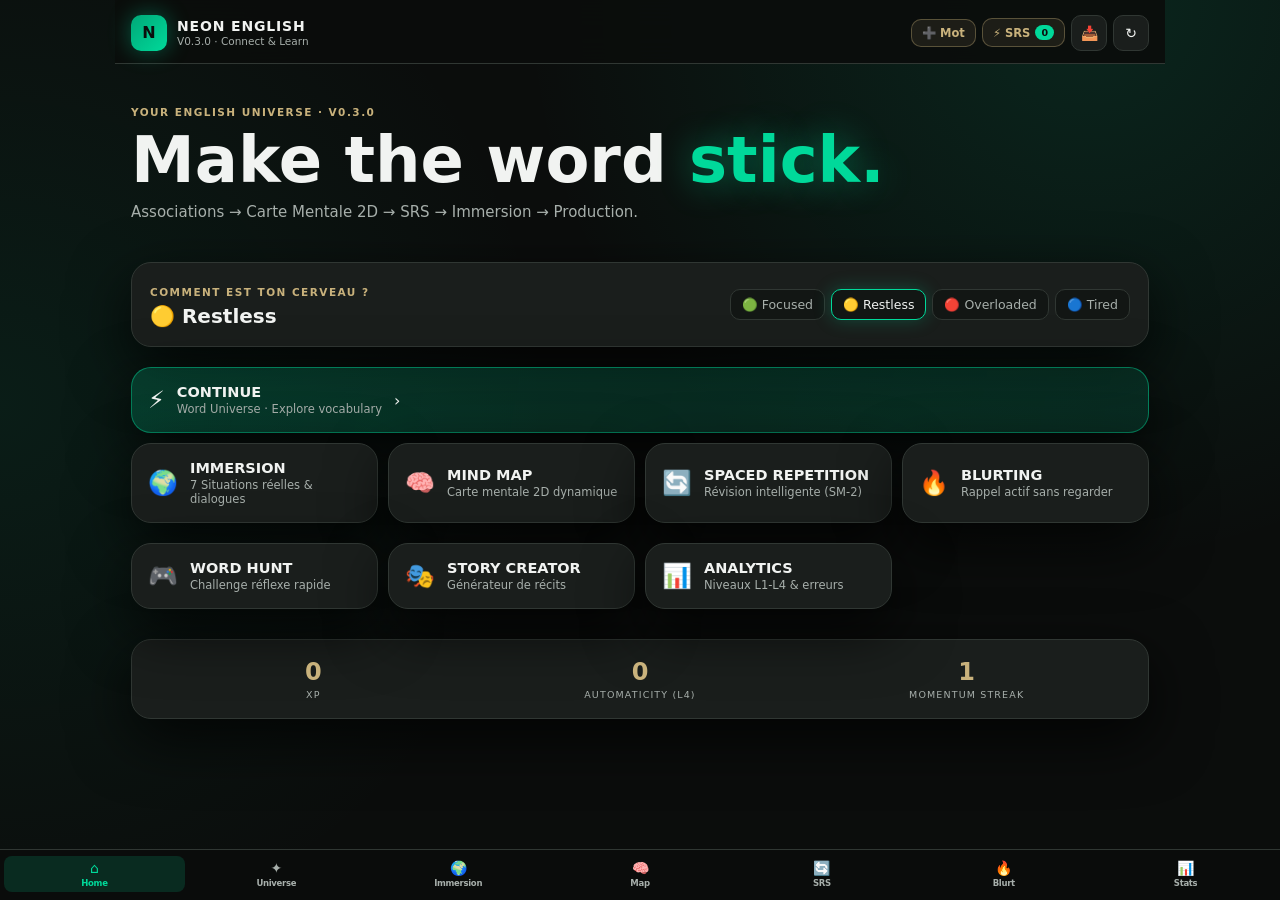
==== commit c36a5e13: "Release NEON ENGLISH v0.3.0 & NEON ITALIANO v2.0.0: Add Word/Nuova Parola full lifecycle integration" ====
--- a/index.html
+++ b/index.html
@@ -4,27 +4,28 @@
   <meta charset="utf-8">
   <meta name="viewport" content="width=device-width, initial-scale=1.0, maximum-scale=1.0, user-scalable=no, viewport-fit=cover">
   <meta name="theme-color" content="#0B0D0C">
-  <meta name="description" content="NEON ENGLISH V0.2.2 — Apprentissage de l'anglais par associations, carte mentale interactive 2D Canvas dynamique, répétition espacée SRS et rappel actif.">
+  <meta name="description" content="NEON ENGLISH V0.3.0 — Apprentissage de l'anglais par associations, carte mentale interactive 2D Canvas dynamique, répétition espacée SRS, mode immersion et rappel actif.">
   
   <!-- iOS Safari PWA Meta Tags -->
   <meta name="apple-mobile-web-app-capable" content="yes">
   <meta name="apple-mobile-web-app-status-bar-style" content="black-translucent">
   <meta name="apple-mobile-web-app-title" content="NEON ENGLISH">
-  <link rel="apple-touch-icon" sizes="180x180" href="icons/apple-touch-icon.png?v=0.2.2">
+  <link rel="apple-touch-icon" sizes="180x180" href="icons/apple-touch-icon.png?v=0.3.0">
   
   <!-- Web App Manifest -->
-  <link rel="manifest" href="manifest.webmanifest?v=0.2.2">
-  <link rel="stylesheet" href="styles.css?v=0.2.2">
-  <title>NEON ENGLISH V0.2.2</title>
+  <link rel="manifest" href="manifest.webmanifest?v=0.3.0">
+  <link rel="stylesheet" href="styles.css?v=0.3.0">
+  <title>NEON ENGLISH V0.3.0</title>
 </head>
 <body>
   <div class="app-shell">
     <header class="topbar">
       <div class="brand">
         <span class="brand-mark">N</span>
-        <div><b>NEON ENGLISH</b><small>V0.2.2 · Connect & Learn</small></div>
+        <div><b>NEON ENGLISH</b><small>V0.3.0 · Connect & Learn</small></div>
       </div>
       <div class="topbar-actions">
+        <button id="openAddWordBtn" class="neon-pill-btn" title="Ajouter un mot">➕ Mot</button>
         <button id="srsDueBtn" class="neon-pill-btn" data-screen="srs-screen">⚡ SRS <span id="srsDueBadge" class="badge">0</span></button>
         <button id="openImportBtn" class="icon-btn" title="Importer/Exporter du vocabulaire">📥</button>
         <button id="installBtn" class="ghost hidden">＋ Installer</button>
@@ -36,9 +37,9 @@
       <!-- HOME SCREEN -->
       <section id="home" class="screen active">
         <div class="hero">
-          <div class="eyebrow">YOUR ENGLISH UNIVERSE · V0.2.2</div>
+          <div class="eyebrow">YOUR ENGLISH UNIVERSE · V0.3.0</div>
           <h1>Make the word <span>stick.</span></h1>
-          <p>Associations → Carte Mentale 2D → SRS → Storytelling → Production.</p>
+          <p>Associations → Carte Mentale 2D → SRS → Immersion → Production.</p>
         </div>
 
         <div class="brain-card">
@@ -62,6 +63,10 @@
           </button>
 
           <div class="grid-actions">
+            <button class="action-card" data-screen="immersion-screen">
+              <span class="action-icon">🌍</span>
+              <span><b>IMMERSION</b><small>7 Situations réelles & dialogues</small></span>
+            </button>
             <button class="action-card" data-screen="mindmap-screen">
               <span class="action-icon">🧠</span>
               <span><b>MIND MAP</b><small>Carte mentale 2D dynamique</small></span>
@@ -131,6 +136,29 @@
         </div>
       </section>
 
+      <!-- IMMERSION SCREEN -->
+      <section id="immersion-screen" class="screen">
+        <div class="section-head">
+          <button class="back" data-screen="home">←</button>
+          <div>
+            <span class="eyebrow">REAL LIFE SITUATIONS</span>
+            <h2>MODE IMMERSION</h2>
+          </div>
+        </div>
+
+        <p class="muted">Sélectionne un scénario pour pratiquer des dialogues immersifs avec audio et shadowing :</p>
+        <div id="immersionGrid" class="immersion-grid"></div>
+
+        <div id="scenarioViewer" class="story-output hidden" style="margin-top:24px;">
+          <div style="display:flex; justify-content:space-between; align-items:center;">
+            <h3 id="immersionTitle" style="margin:0;"></h3>
+            <span class="neon-pill-btn">🗣️ Shadowing Ready</span>
+          </div>
+          <p id="immersionDesc" class="muted" style="margin:6px 0 16px;"></p>
+          <div id="dialogueList" class="dialogue-list"></div>
+        </div>
+      </section>
+
       <!-- MIND MAP SCREEN (2D DYNAMIC CANVAS) -->
       <section id="mindmap-screen" class="screen">
         <div class="section-head">
@@ -164,9 +192,7 @@
         </div>
 
         <div class="srs-card">
-          <div id="srsCardInner" class="srs-card-content">
-            <!-- Dynamic SRS Flashcard -->
-          </div>
+          <div id="srsCardInner" class="srs-card-content"></div>
         </div>
       </section>
 
@@ -248,12 +274,68 @@
     <nav class="bottom-nav">
       <button data-screen="home" class="nav active">⌂<span>Home</span></button>
       <button data-screen="universe" class="nav">✦<span>Universe</span></button>
+      <button data-screen="immersion-screen" class="nav">🌍<span>Immersion</span></button>
       <button data-screen="mindmap-screen" class="nav">🧠<span>Map</span></button>
       <button data-screen="srs-screen" class="nav">🔄<span>SRS</span></button>
       <button data-screen="blurting" class="nav">🔥<span>Blurt</span></button>
-      <button data-screen="hunt" class="nav">🎮<span>Hunt</span></button>
       <button data-screen="analytics-screen" class="nav">📊<span>Stats</span></button>
     </nav>
+  </div>
+
+  <!-- ➕ ADD NEW WORD MODAL -->
+  <div id="addWordModal" class="modal-overlay hidden">
+    <div class="modal-card">
+      <div class="modal-head">
+        <h3>➕ Ajouter un Nouveau Mot (Approches 1 & 3)</h3>
+        <button id="closeAddWordBtn" class="icon-btn">✕</button>
+      </div>
+      <p class="muted" style="font-size:13px; margin-bottom:14px;">
+        Le mot sera instantanément intégré à la Carte Mentale, au SRS, au Blurting et aux Analytics.
+      </p>
+
+      <div class="form-grid">
+        <div class="form-group">
+          <label>MOT ANGLAIS *</label>
+          <input id="newWord" class="form-input" placeholder="ex: BENCHMARK" />
+        </div>
+        <div class="form-group">
+          <label>TRADUCTION / SENS *</label>
+          <input id="newMeaning" class="form-input" placeholder="ex: Référence / Point de repère" />
+        </div>
+        <div class="form-group">
+          <label>PRONONCIATION (Phonétique)</label>
+          <input id="newPhonetic" class="form-input" placeholder="ex: [ˈbentʃmɑːk]" />
+        </div>
+        <div class="form-group">
+          <label>SYNONYMES (séparés par virgule)</label>
+          <input id="newSynonyms" class="form-input" placeholder="ex: standard, reference point" />
+        </div>
+        <div class="form-group">
+          <label>ANTONYMES (séparés par virgule)</label>
+          <input id="newAntonyms" class="form-input" placeholder="ex: anomaly, deviation" />
+        </div>
+        <div class="form-group">
+          <label>COLLOCATIONS CLÉS</label>
+          <input id="newCollocations" class="form-input" placeholder="ex: set a benchmark, benchmark index" />
+        </div>
+        <div class="form-group full">
+          <label>🧠 MEMORY HOOK (Approche 1 : image forte ou son similaire)</label>
+          <input id="newHook" class="form-input" placeholder="ex: Une marque sur un banc de mesure pour fixer la norme." />
+        </div>
+        <div class="form-group full">
+          <label>💬 PHRASE D'EXEMPLE</label>
+          <input id="newExample" class="form-input" placeholder="ex: This index serves as a benchmark for European equities." />
+        </div>
+        <div class="form-group full">
+          <label>🎭 MINI-STORY / CONTEXTE</label>
+          <textarea id="newStory" class="form-textarea" placeholder="ex: During the annual portfolio review, the fund manager benchmarked their quarterly yield."></textarea>
+        </div>
+      </div>
+
+      <div class="modal-actions">
+        <button id="saveNewWordBtn" class="primary-btn" style="flex:1">💾 Enregistrer dans mon Univers</button>
+      </div>
+    </div>
   </div>
 
   <!-- IMPORTER / EXPORTER MODAL -->
@@ -276,12 +358,13 @@
   </div>
 
   <!-- SCRIPTS WITH CACHE BUSTING VERSION -->
-  <script src="data/vocabulary.js?v=0.2.2"></script>
-  <script src="srs.js?v=0.2.2"></script>
-  <script src="mindmap.js?v=0.2.2"></script>
-  <script src="story.js?v=0.2.2"></script>
-  <script src="importer.js?v=0.2.2"></script>
-  <script src="analytics.js?v=0.2.2"></script>
-  <script src="app.js?v=0.2.2"></script>
+  <script src="data/vocabulary.js?v=0.3.0"></script>
+  <script src="data/immersion_scenarios.js?v=0.3.0"></script>
+  <script src="srs.js?v=0.3.0"></script>
+  <script src="mindmap.js?v=0.3.0"></script>
+  <script src="story.js?v=0.3.0"></script>
+  <script src="importer.js?v=0.3.0"></script>
+  <script src="analytics.js?v=0.3.0"></script>
+  <script src="app.js?v=0.3.0"></script>
 </body>
 </html>
--- a/styles.css
+++ b/styles.css
@@ -159,7 +159,7 @@
 .hero p { color: var(--muted); font-size: 15px; margin-top: 6px; }
 
 /* CARDS */
-.brain-card, .action-card, .stats, .word-card, .blurting-card, .hunt-card, .srs-card, .story-card, .analytics-grid, .mastery-section, .weak-section {
+.brain-card, .action-card, .stats, .word-card, .blurting-card, .hunt-card, .srs-card, .story-card, .analytics-grid, .mastery-section, .weak-section, .scenario-card, .dialogue-bubble {
   background: var(--panel2);
   border: 1px solid var(--border);
   box-shadow: var(--shadow);
@@ -382,7 +382,7 @@
   padding: 7px 10px;
   border-radius: 10px;
   font-size: 12.5px;
-  max-width: 150px;
+  max-width: 170px;
 }
 
 /* SRS PRACTICE DECK */
@@ -411,18 +411,19 @@
   text-shadow: 0 0 28px rgba(0, 217, 154, 0.4);
   margin: 8px 0;
 }
-.blurting-card textarea, #importInput {
+.blurting-card textarea, #importInput, .form-input, .form-textarea {
   width: 100%;
-  min-height: 160px;
   background: var(--panel);
   color: var(--text);
   border: 1px solid var(--border);
   border-radius: 14px;
   padding: 14px;
-  resize: vertical;
-  line-height: 1.5;
   font-size: 14px;
 }
+.blurting-card textarea, #importInput { min-height: 160px; resize: vertical; line-height: 1.5; }
+.form-input { height: 44px; }
+.form-textarea { min-height: 80px; resize: vertical; }
+
 .row { display: flex; gap: 8px; margin-top: 10px; }
 
 .primary-btn {
@@ -500,13 +501,75 @@
   border-radius: 14px;
   line-height: 1.6;
 }
-.neon-badge {
-  background: rgba(0, 217, 154, 0.15);
-  color: var(--emerald-neon);
-  border: 1px solid rgba(0, 217, 154, 0.4);
-  padding: 2px 7px;
-  border-radius: 6px;
+
+/* IMMERSION SCREEN */
+.immersion-grid {
+  display: grid;
+  grid-template-columns: repeat(auto-fit, minmax(220px, 1fr));
+  gap: 12px;
+  margin-top: 14px;
+}
+.scenario-card {
+  padding: 18px;
+  display: flex;
+  flex-direction: column;
+  gap: 8px;
+  cursor: pointer;
+  transition: transform 0.2s, border-color 0.2s;
+  background: var(--panel2);
+}
+.scenario-card:hover { transform: translateY(-2px); border-color: var(--emerald-neon); }
+.scenario-icon { font-size: 32px; }
+.scenario-card h3 { margin: 0; font-size: 17px; color: var(--text); }
+.scenario-card p { margin: 0; font-size: 13px; color: var(--muted); line-height: 1.4; }
+
+.dialogue-list {
+  display: flex;
+  flex-direction: column;
+  gap: 14px;
+  margin-top: 16px;
+}
+.dialogue-bubble {
+  padding: 16px;
+  position: relative;
+  background: var(--panel2);
+}
+.dialogue-bubble.local {
+  border-left: 4px solid var(--sage-dark);
+}
+.dialogue-bubble.user {
+  border-left: 4px solid var(--emerald-neon);
+  background: linear-gradient(90deg, rgba(0, 217, 154, 0.06), transparent);
+}
+.dialogue-header {
+  display: flex;
+  align-items: center;
+  justify-content: space-between;
+  margin-bottom: 8px;
+}
+.dialogue-speaker {
+  font-size: 11px;
   font-weight: 800;
+  letter-spacing: 0.1em;
+  color: var(--champagne);
+}
+.dialogue-text {
+  font-size: 16px;
+  line-height: 1.5;
+  color: var(--text);
+  font-weight: 600;
+}
+.dialogue-translation {
+  margin-top: 8px;
+  padding-top: 8px;
+  border-top: 1px dashed rgba(255, 255, 255, 0.1);
+  font-size: 13.5px;
+  color: var(--muted);
+}
+.dialogue-actions {
+  display: flex;
+  gap: 8px;
+  margin-top: 10px;
 }
 
 /* ANALYTICS */
@@ -546,11 +609,6 @@
   font-weight: 700;
 }
 
-.weak-section .section-row {
-  display: flex;
-  justify-content: space-between;
-  align-items: center;
-}
 .weak-tags { display: flex; gap: 6px; flex-wrap: wrap; margin-top: 12px; }
 .weak-pill {
   padding: 6px 10px;
@@ -561,32 +619,53 @@
   color: var(--text);
 }
 
-/* MODAL */
+/* MODALS */
 .modal-overlay {
   position: fixed;
   inset: 0;
   z-index: 100;
-  background: rgba(0, 0, 0, 0.82);
-  backdrop-filter: blur(10px);
-  -webkit-backdrop-filter: blur(10px);
+  background: rgba(0, 0, 0, 0.84);
+  backdrop-filter: blur(12px);
+  -webkit-backdrop-filter: blur(12px);
   display: grid;
   place-items: center;
   padding: 16px;
 }
 .modal-card {
   width: 100%;
-  max-width: 550px;
+  max-width: 620px;
+  max-height: 90vh;
+  overflow-y: auto;
   background: var(--panel2);
   border: 1px solid var(--border);
   border-radius: 20px;
-  padding: 20px;
+  padding: 22px;
   box-shadow: var(--shadow);
 }
-.modal-head { display: flex; justify-content: space-between; align-items: center; }
+.modal-head { display: flex; justify-content: space-between; align-items: center; margin-bottom: 12px; }
 .modal-head h3 { margin: 0; font-size: 18px; }
-.modal-actions { display: flex; gap: 8px; margin-top: 12px; }
-
-/* BOTTOM NAV — PERFECT 7-TAB FIT FOR ALL IPHONES */
+.modal-actions { display: flex; gap: 8px; margin-top: 16px; }
+
+/* FORM GRID */
+.form-grid {
+  display: grid;
+  grid-template-columns: 1fr 1fr;
+  gap: 10px;
+}
+.form-group {
+  display: flex;
+  flex-direction: column;
+  gap: 4px;
+}
+.form-group.full { grid-column: 1 / -1; }
+.form-group label {
+  font-size: 11px;
+  font-weight: 800;
+  color: var(--champagne);
+  letter-spacing: 0.08em;
+}
+
+/* BOTTOM NAV — 7 TABS PERFECT FIT FOR IPHONE & ANDROID */
 .bottom-nav {
   position: fixed;
   bottom: 0;
@@ -654,4 +733,5 @@
   .choices { grid-template-columns: 1fr; }
   .grade-btns { grid-template-columns: 1fr 1fr; }
   .canvas-container { height: 400px; }
-}
+  .form-grid { grid-template-columns: 1fr; }
+}
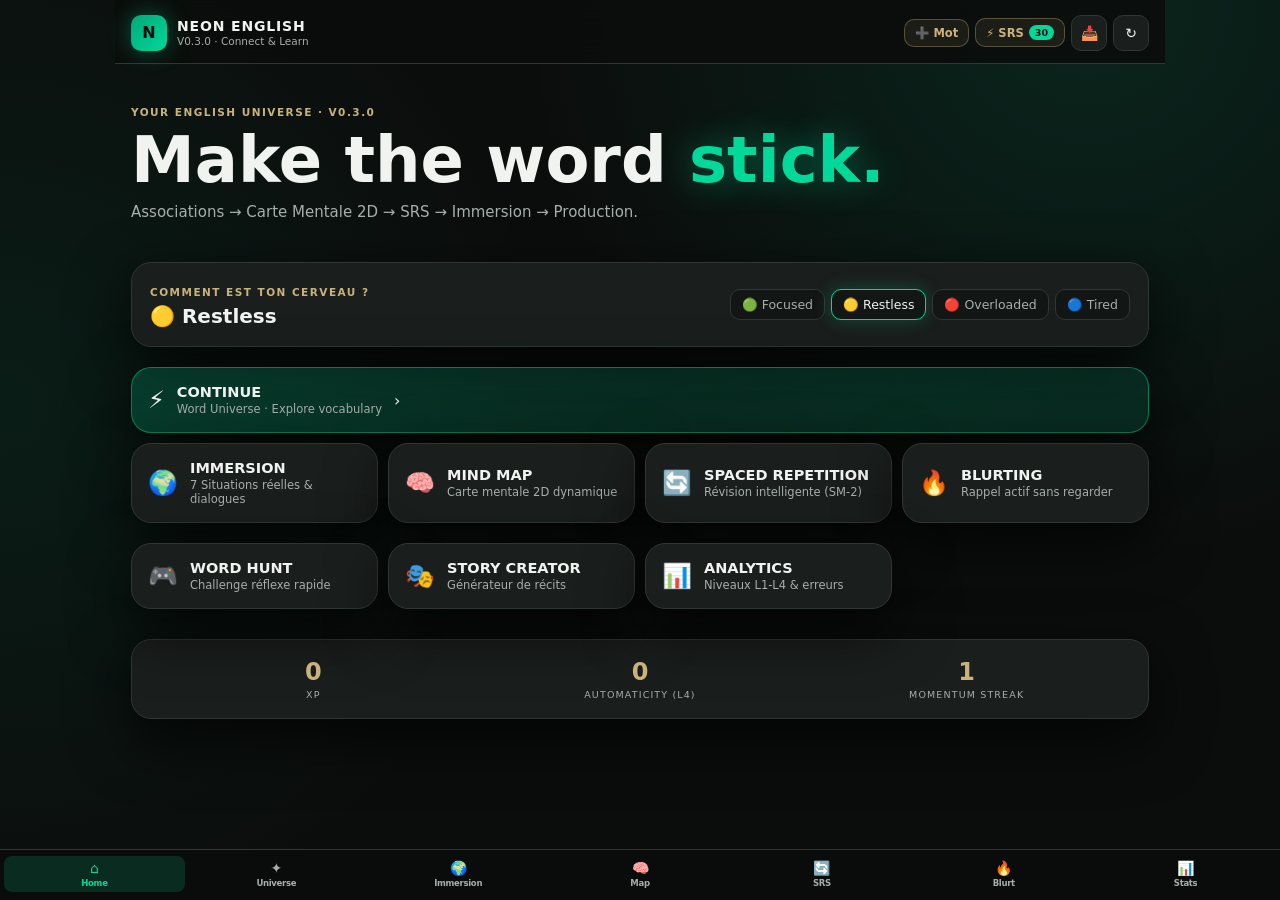
==== commit e28c97e4: "Fix English app freeze: reconcile vocabulary variable name, add robust global click delegation and b" ====
--- a/index.html
+++ b/index.html
@@ -358,13 +358,13 @@
   </div>
 
   <!-- SCRIPTS WITH CACHE BUSTING VERSION -->
-  <script src="data/vocabulary.js?v=0.3.0"></script>
-  <script src="data/immersion_scenarios.js?v=0.3.0"></script>
-  <script src="srs.js?v=0.3.0"></script>
-  <script src="mindmap.js?v=0.3.0"></script>
-  <script src="story.js?v=0.3.0"></script>
-  <script src="importer.js?v=0.3.0"></script>
-  <script src="analytics.js?v=0.3.0"></script>
-  <script src="app.js?v=0.3.0"></script>
+  <script src="data/vocabulary.js?v=0.3.1"></script>
+  <script src="data/immersion_scenarios.js?v=0.3.1"></script>
+  <script src="srs.js?v=0.3.1"></script>
+  <script src="mindmap.js?v=0.3.1"></script>
+  <script src="story.js?v=0.3.1"></script>
+  <script src="importer.js?v=0.3.1"></script>
+  <script src="analytics.js?v=0.3.1"></script>
+  <script src="app.js?v=0.3.1"></script>
 </body>
 </html>
